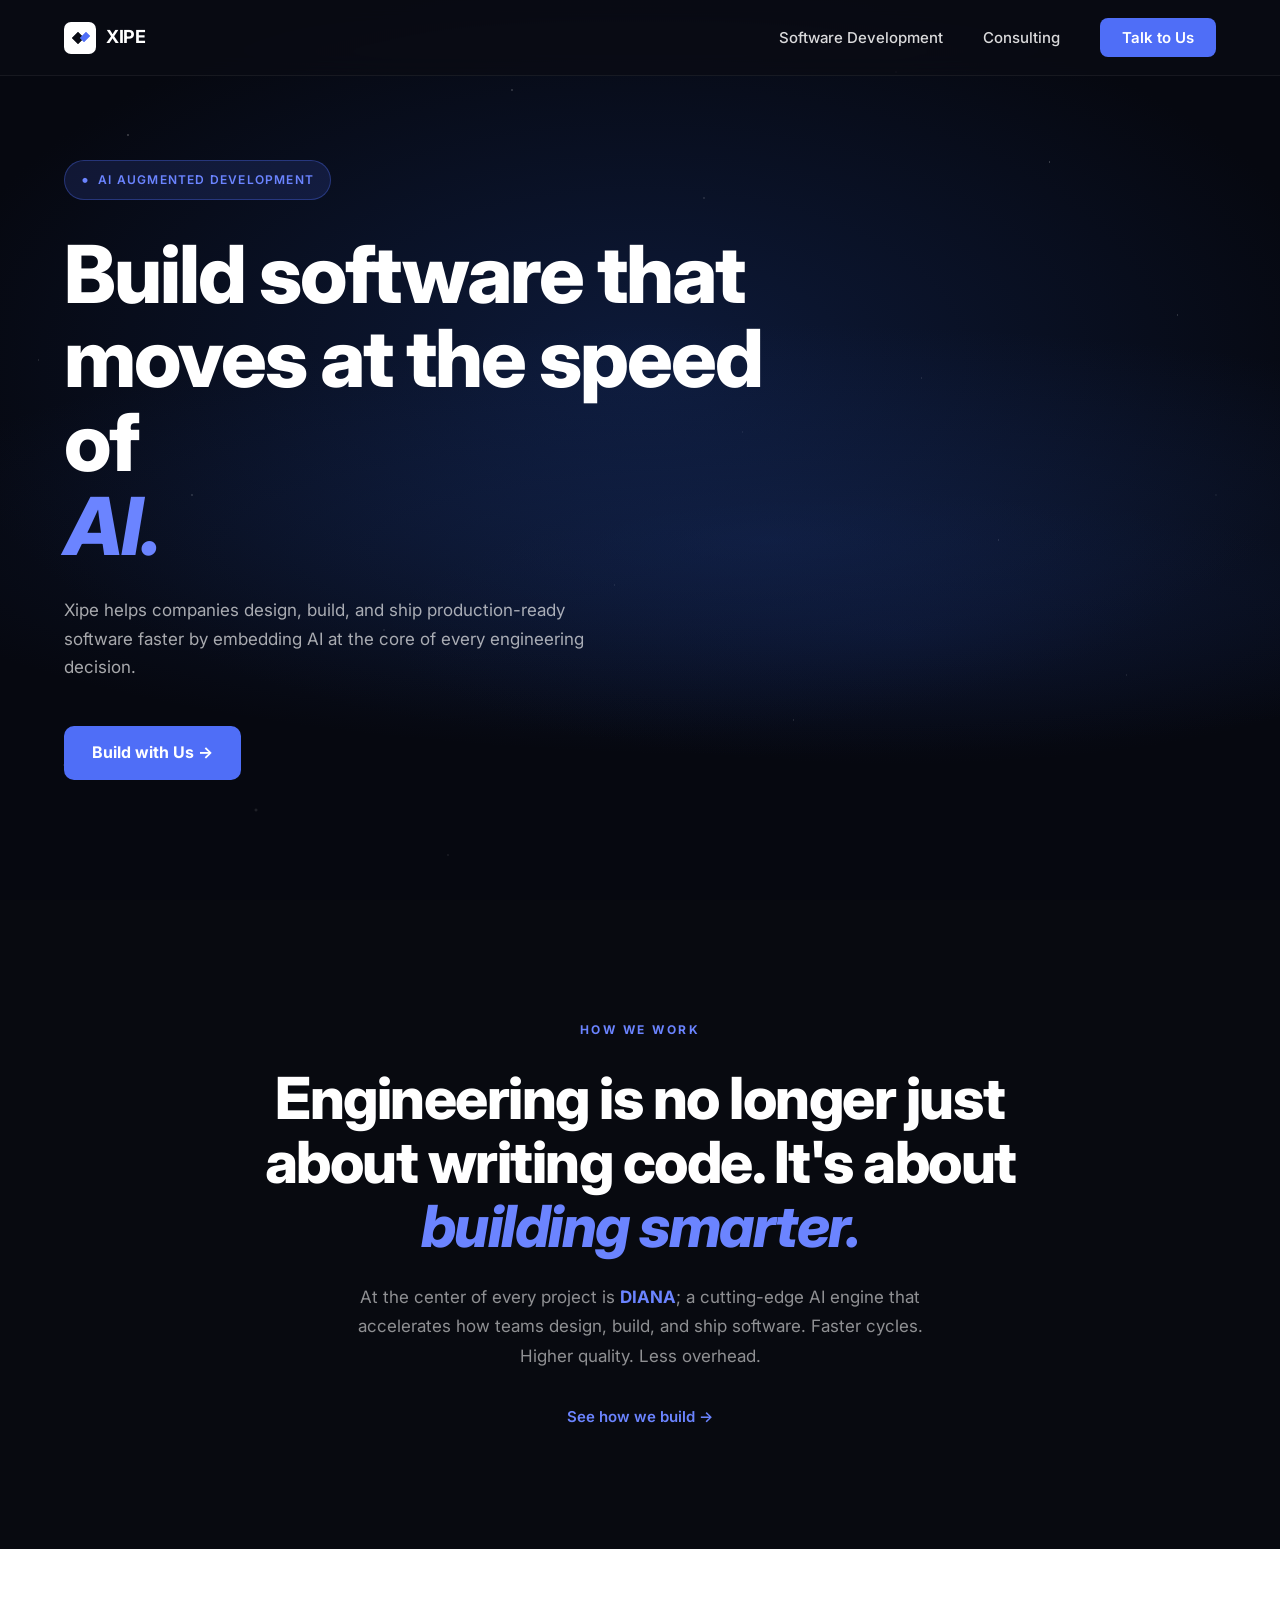
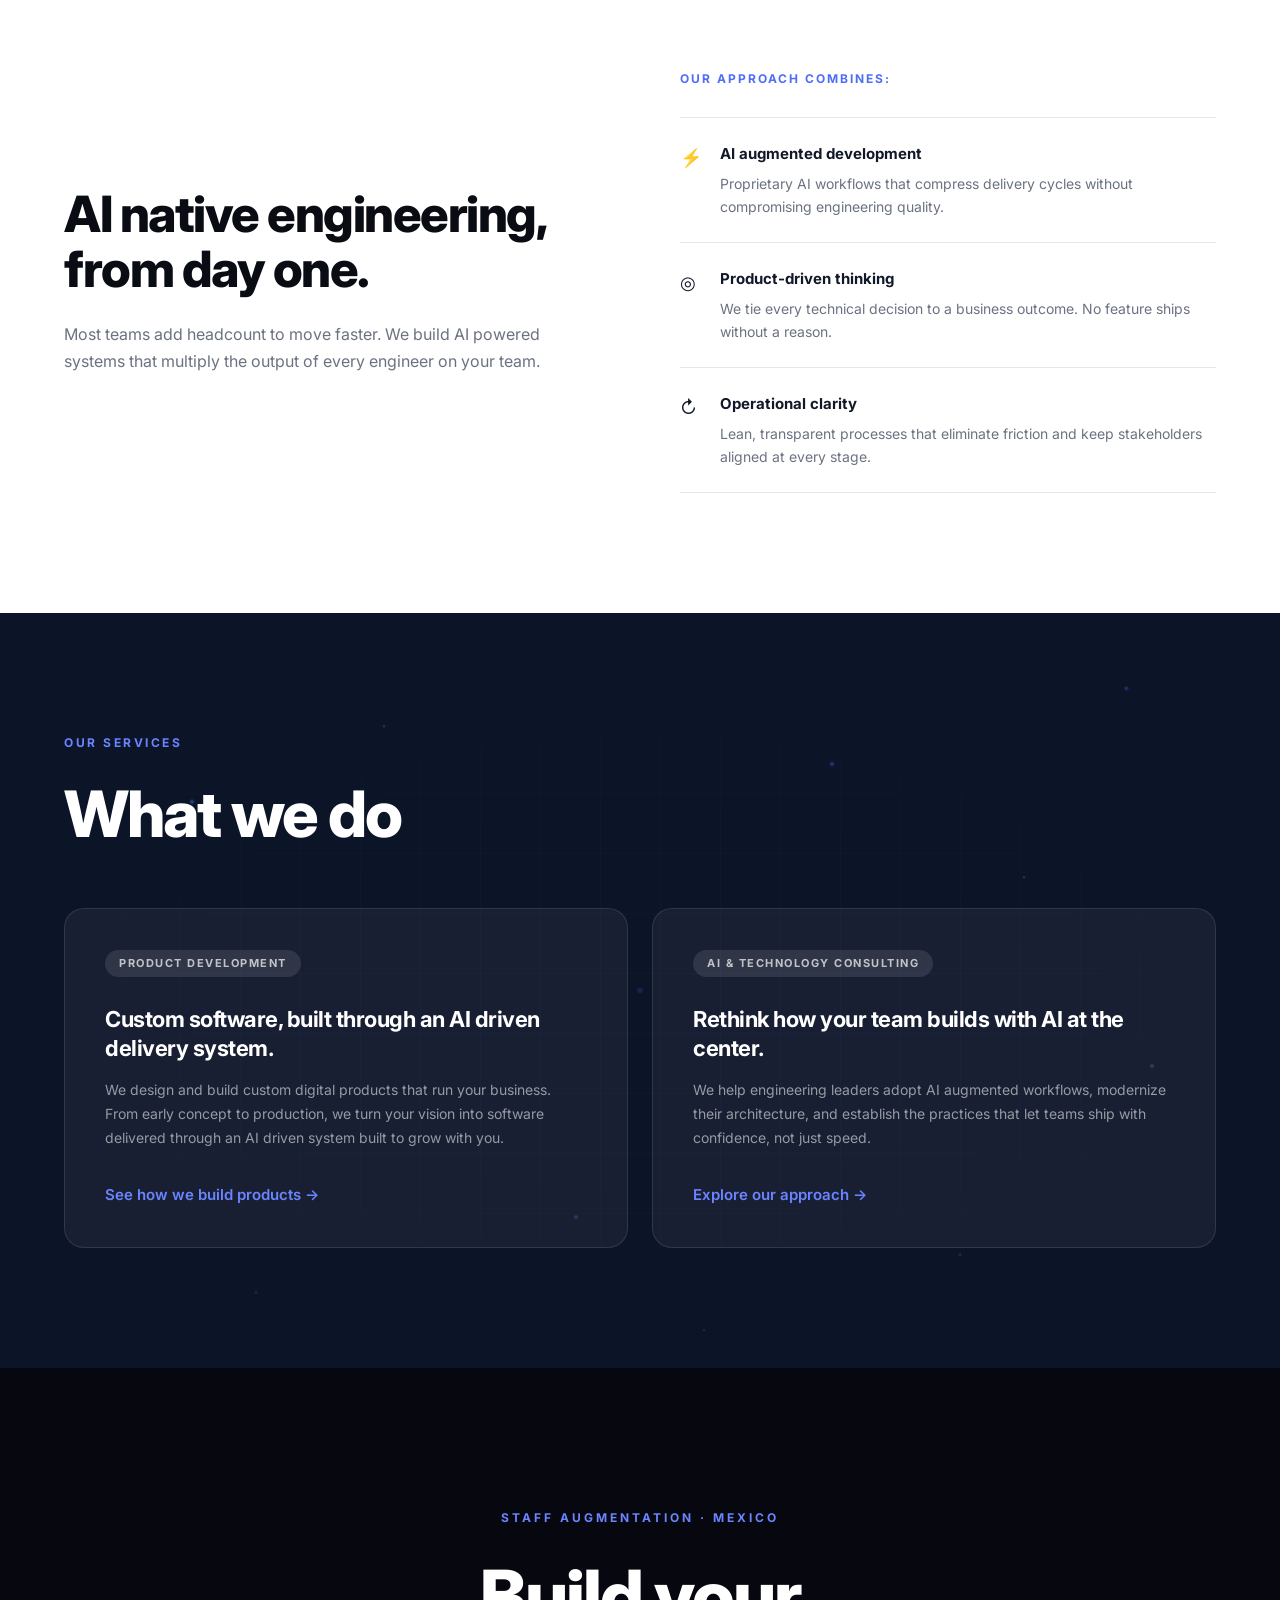
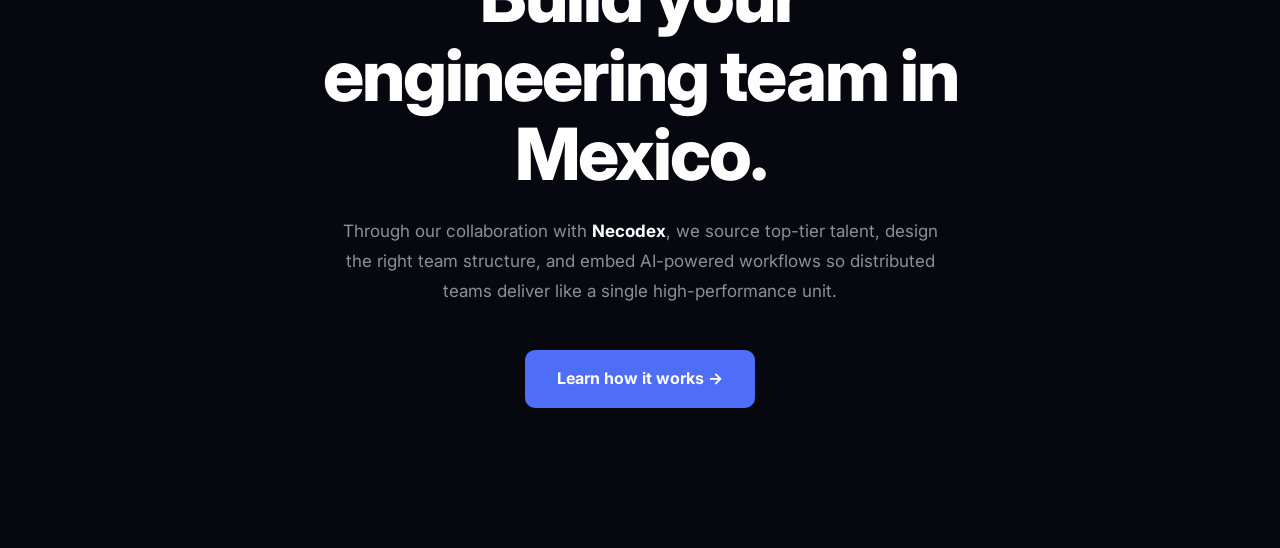
==== index.html @ eefc8a13 "Commit inicial" ====
<!DOCTYPE html>
<html lang="en">
<head>
  <meta charset="UTF-8" />
  <meta name="viewport" content="width=device-width, initial-scale=1.0" />
  <title>Xipe – Build software that moves at the speed of AI</title>
  <link rel="preconnect" href="https://fonts.googleapis.com" />
  <link rel="preconnect" href="https://fonts.gstatic.com" crossorigin />
  <link href="https://fonts.googleapis.com/css2?family=Inter:wght@400;500;600;700;800;900&display=swap" rel="stylesheet" />
  <style>
    *, *::before, *::after { box-sizing: border-box; margin: 0; padding: 0; }

    :root {
      --blue: #4f6ef7;
      --blue-light: #6b84ff;
      --blue-dim: #3a56e8;
      --white: #ffffff;
      --gray: #9ca3af;
      --dark-bg: #0a0c14;
      --card-bg: rgba(255,255,255,0.05);
    }

    html { scroll-behavior: smooth; }

    body {
      font-family: 'Inter', sans-serif;
      background: var(--dark-bg);
      color: var(--white);
      line-height: 1.6;
      overflow-x: hidden;
    }

    a { text-decoration: none; color: inherit; }

    /* ─── NAV ─── */
    nav {
      position: fixed;
      top: 0; left: 0; right: 0;
      z-index: 100;
      display: flex;
      align-items: center;
      justify-content: space-between;
      padding: 18px 64px;
      background: rgba(10,12,20,0.7);
      backdrop-filter: blur(12px);
      border-bottom: 1px solid rgba(255,255,255,0.06);
    }

    .nav-logo {
      display: flex;
      align-items: center;
      gap: 10px;
      font-weight: 700;
      font-size: 18px;
      letter-spacing: -0.3px;
    }

    .nav-logo svg {
      width: 32px;
      height: 32px;
    }

    .nav-links {
      display: flex;
      align-items: center;
      gap: 40px;
    }

    .nav-links a {
      font-size: 15px;
      color: rgba(255,255,255,0.85);
      font-weight: 500;
      transition: color 0.2s;
    }

    .nav-links a:hover { color: var(--white); }

    .btn-primary {
      background: var(--blue);
      color: var(--white);
      border: none;
      border-radius: 8px;
      padding: 10px 22px;
      font-size: 15px;
      font-weight: 600;
      cursor: pointer;
      transition: background 0.2s, transform 0.15s;
      font-family: inherit;
    }

    .btn-primary:hover {
      background: var(--blue-light);
      transform: translateY(-1px);
    }

    /* ─── HERO ─── */
    #hero {
      position: relative;
      min-height: 100vh;
      display: flex;
      flex-direction: column;
      justify-content: center;
      padding: 140px 64px 100px;
      overflow: hidden;
    }

    .hero-bg {
      position: absolute;
      inset: 0;
      background: radial-gradient(ellipse 80% 60% at 50% 40%, #0d1a3a 0%, #060810 70%);
      z-index: 0;
    }

    /* Stars layer */
    .stars {
      position: absolute;
      inset: 0;
      background-image:
        radial-gradient(1px 1px at 10% 15%, rgba(255,255,255,0.6) 0%, transparent 100%),
        radial-gradient(1px 1px at 25% 30%, rgba(255,255,255,0.4) 0%, transparent 100%),
        radial-gradient(1px 1px at 40% 10%, rgba(255,255,255,0.5) 0%, transparent 100%),
        radial-gradient(1px 1px at 55% 22%, rgba(255,255,255,0.35) 0%, transparent 100%),
        radial-gradient(1px 1px at 70% 8%, rgba(255,255,255,0.5) 0%, transparent 100%),
        radial-gradient(1px 1px at 82% 18%, rgba(255,255,255,0.4) 0%, transparent 100%),
        radial-gradient(1px 1px at 92% 35%, rgba(255,255,255,0.3) 0%, transparent 100%),
        radial-gradient(1.5px 1.5px at 15% 55%, rgba(255,255,255,0.25) 0%, transparent 100%),
        radial-gradient(1px 1px at 30% 70%, rgba(255,255,255,0.3) 0%, transparent 100%),
        radial-gradient(1px 1px at 48% 65%, rgba(255,255,255,0.2) 0%, transparent 100%),
        radial-gradient(1px 1px at 62% 80%, rgba(255,255,255,0.25) 0%, transparent 100%),
        radial-gradient(1px 1px at 78% 60%, rgba(255,255,255,0.3) 0%, transparent 100%),
        radial-gradient(1px 1px at 88% 75%, rgba(255,255,255,0.2) 0%, transparent 100%),
        radial-gradient(1px 1px at 5% 85%, rgba(255,255,255,0.25) 0%, transparent 100%),
        radial-gradient(2px 2px at 20% 90%, rgba(255,255,255,0.15) 0%, transparent 100%),
        radial-gradient(1px 1px at 35% 95%, rgba(255,255,255,0.2) 0%, transparent 100%),
        radial-gradient(1px 1px at 58% 48%, rgba(255,255,255,0.15) 0%, transparent 100%),
        radial-gradient(1px 1px at 72% 42%, rgba(255,255,255,0.2) 0%, transparent 100%),
        radial-gradient(1px 1px at 95% 55%, rgba(255,255,255,0.18) 0%, transparent 100%),
        radial-gradient(1px 1px at 3% 40%, rgba(255,255,255,0.22) 0%, transparent 100%);
      z-index: 0;
    }

    /* Milky way glow */
    .milky-way {
      position: absolute;
      inset: 0;
      background: radial-gradient(ellipse 120% 40% at 60% 60%, rgba(30,60,130,0.3) 0%, transparent 60%),
                  radial-gradient(ellipse 80% 30% at 70% 70%, rgba(20,40,100,0.2) 0%, transparent 50%);
      z-index: 0;
    }

    .hero-content {
      position: relative;
      z-index: 1;
      max-width: 700px;
    }

    .hero-badge {
      display: inline-flex;
      align-items: center;
      gap: 8px;
      background: rgba(79,110,247,0.15);
      border: 1px solid rgba(79,110,247,0.35);
      border-radius: 100px;
      padding: 6px 16px;
      font-size: 12px;
      font-weight: 600;
      letter-spacing: 1.2px;
      color: var(--blue-light);
      text-transform: uppercase;
      margin-bottom: 32px;
    }

    .hero-badge::before {
      content: '•';
      font-size: 16px;
    }

    .hero-title {
      font-size: clamp(52px, 7vw, 80px);
      font-weight: 800;
      line-height: 1.05;
      letter-spacing: -2px;
      margin-bottom: 28px;
    }

    .hero-title em {
      font-style: italic;
      color: var(--blue-light);
    }

    .hero-subtitle {
      font-size: 17px;
      color: rgba(255,255,255,0.65);
      line-height: 1.7;
      max-width: 520px;
      margin-bottom: 44px;
    }

    .btn-hero {
      display: inline-flex;
      align-items: center;
      gap: 8px;
      background: var(--blue);
      color: var(--white);
      border-radius: 10px;
      padding: 14px 28px;
      font-size: 16px;
      font-weight: 700;
      transition: background 0.2s, transform 0.15s;
    }

    .btn-hero:hover {
      background: var(--blue-light);
      transform: translateY(-2px);
    }

    /* ─── HOW WE WORK ─── */
    #how-we-work {
      background: #080a10;
      padding: 120px 64px;
      text-align: center;
    }

    .section-label {
      display: block;
      font-size: 12px;
      font-weight: 700;
      letter-spacing: 2.5px;
      text-transform: uppercase;
      color: var(--blue-light);
      margin-bottom: 28px;
    }

    .section-title {
      font-size: clamp(36px, 5vw, 58px);
      font-weight: 800;
      line-height: 1.1;
      letter-spacing: -1.5px;
      margin-bottom: 24px;
      max-width: 780px;
      margin-left: auto;
      margin-right: auto;
    }

    .section-title em {
      font-style: italic;
      color: var(--blue-light);
    }

    .section-body {
      font-size: 17px;
      color: rgba(255,255,255,0.55);
      max-width: 600px;
      margin: 0 auto 32px;
      line-height: 1.75;
    }

    .section-body strong {
      color: var(--blue-light);
      font-weight: 700;
    }

    .link-arrow {
      font-size: 15px;
      color: var(--blue-light);
      font-weight: 600;
      display: inline-flex;
      align-items: center;
      gap: 4px;
      transition: gap 0.2s;
    }

    .link-arrow:hover { gap: 8px; }

    /* ─── AI NATIVE ─── */
    #ai-native {
      background: #ffffff;
      padding: 120px 64px;
    }

    #ai-native .inner {
      display: grid;
      grid-template-columns: 1fr 1fr;
      gap: 80px;
      max-width: 1200px;
      margin: 0 auto;
      align-items: center;
    }

    .ai-native-left .title {
      font-size: clamp(32px, 4vw, 50px);
      font-weight: 800;
      color: #0a0c14;
      line-height: 1.1;
      letter-spacing: -1.5px;
      margin-bottom: 24px;
    }

    .ai-native-left .body {
      font-size: 16px;
      color: #6b7280;
      line-height: 1.7;
    }

    .approach-label {
      font-size: 12px;
      font-weight: 700;
      letter-spacing: 2px;
      text-transform: uppercase;
      color: var(--blue);
      margin-bottom: 28px;
      display: block;
    }

    .approach-list {
      display: flex;
      flex-direction: column;
      gap: 0;
    }

    .approach-item {
      display: flex;
      gap: 16px;
      padding: 24px 0;
      border-top: 1px solid #e5e7eb;
    }

    .approach-item:last-child { border-bottom: 1px solid #e5e7eb; }

    .approach-icon {
      font-size: 18px;
      margin-top: 2px;
      min-width: 24px;
      color: #111827;
    }

    .approach-item h3 {
      font-size: 15px;
      font-weight: 700;
      color: #111827;
      margin-bottom: 6px;
    }

    .approach-item p {
      font-size: 14px;
      color: #6b7280;
      line-height: 1.65;
    }

    /* ─── SERVICES ─── */
    #services {
      position: relative;
      padding: 120px 64px;
      overflow: hidden;
    }

    .services-bg {
      position: absolute;
      inset: 0;
      background: #0c1428;
      z-index: 0;
    }

    /* Circuit/tech pattern overlay */
    .services-bg::after {
      content: '';
      position: absolute;
      inset: 0;
      background-image:
        linear-gradient(rgba(79,110,247,0.04) 1px, transparent 1px),
        linear-gradient(90deg, rgba(79,110,247,0.04) 1px, transparent 1px);
      background-size: 60px 60px;
      mask-image: radial-gradient(ellipse 80% 70% at 50% 50%, black 30%, transparent 80%);
    }

    /* Glowing particles */
    .services-bg::before {
      content: '';
      position: absolute;
      inset: 0;
      background:
        radial-gradient(3px 3px at 15% 25%, rgba(79,110,247,0.6) 0%, transparent 100%),
        radial-gradient(2px 2px at 30% 15%, rgba(79,110,247,0.4) 0%, transparent 100%),
        radial-gradient(3px 3px at 65% 20%, rgba(79,110,247,0.5) 0%, transparent 100%),
        radial-gradient(2px 2px at 80% 35%, rgba(79,110,247,0.4) 0%, transparent 100%),
        radial-gradient(3px 3px at 90% 60%, rgba(100,140,255,0.35) 0%, transparent 100%),
        radial-gradient(2px 2px at 10% 70%, rgba(79,110,247,0.3) 0%, transparent 100%),
        radial-gradient(3px 3px at 45% 80%, rgba(79,110,247,0.4) 0%, transparent 100%),
        radial-gradient(2px 2px at 75% 85%, rgba(79,110,247,0.35) 0%, transparent 100%),
        radial-gradient(4px 4px at 50% 50%, rgba(79,110,247,0.25) 0%, transparent 100%),
        radial-gradient(2px 2px at 20% 90%, rgba(79,110,247,0.3) 0%, transparent 100%),
        radial-gradient(3px 3px at 88% 10%, rgba(79,110,247,0.4) 0%, transparent 100%),
        radial-gradient(2px 2px at 55% 95%, rgba(79,110,247,0.25) 0%, transparent 100%);
    }

    #services .inner {
      position: relative;
      z-index: 1;
      max-width: 1200px;
      margin: 0 auto;
    }

    .services-header {
      margin-bottom: 60px;
    }

    .services-title {
      font-size: clamp(40px, 5.5vw, 64px);
      font-weight: 800;
      color: var(--white);
      letter-spacing: -2px;
      line-height: 1.05;
    }

    .services-grid {
      display: grid;
      grid-template-columns: 1fr 1fr;
      gap: 24px;
    }

    .service-card {
      background: rgba(255,255,255,0.05);
      border: 1px solid rgba(255,255,255,0.1);
      border-radius: 20px;
      padding: 40px;
      transition: background 0.2s, transform 0.2s;
    }

    .service-card:hover {
      background: rgba(255,255,255,0.08);
      transform: translateY(-3px);
    }

    .service-badge {
      display: inline-block;
      background: rgba(255,255,255,0.1);
      border-radius: 100px;
      padding: 5px 14px;
      font-size: 11px;
      font-weight: 700;
      letter-spacing: 1.5px;
      text-transform: uppercase;
      color: rgba(255,255,255,0.7);
      margin-bottom: 28px;
    }

    .service-card h3 {
      font-size: 22px;
      font-weight: 700;
      line-height: 1.3;
      letter-spacing: -0.5px;
      margin-bottom: 16px;
      color: var(--white);
    }

    .service-card p {
      font-size: 14px;
      color: rgba(255,255,255,0.55);
      line-height: 1.7;
      margin-bottom: 32px;
    }

    /* ─── STAFF AUG ─── */
    #staff-aug {
      background: #07080f;
      padding: 140px 64px;
      text-align: center;
    }

    .staff-label {
      font-size: 12px;
      font-weight: 700;
      letter-spacing: 3px;
      text-transform: uppercase;
      color: var(--blue-light);
      margin-bottom: 28px;
      display: block;
    }

    .staff-title {
      font-size: clamp(40px, 6vw, 72px);
      font-weight: 800;
      line-height: 1.1;
      letter-spacing: -2px;
      margin-bottom: 24px;
      max-width: 700px;
      margin-left: auto;
      margin-right: auto;
    }

    .staff-body {
      font-size: 17px;
      color: rgba(255,255,255,0.55);
      max-width: 620px;
      margin: 0 auto 44px;
      line-height: 1.75;
    }

    .staff-body strong { color: var(--white); font-weight: 700; }

    .btn-staff {
      display: inline-flex;
      align-items: center;
      gap: 8px;
      background: var(--blue);
      color: var(--white);
      border-radius: 10px;
      padding: 16px 32px;
      font-size: 16px;
      font-weight: 700;
      transition: background 0.2s, transform 0.15s;
    }

    .btn-staff:hover {
      background: var(--blue-light);
      transform: translateY(-2px);
    }

    /* ─── RESPONSIVE ─── */
    @media (max-width: 900px) {
      nav { padding: 16px 24px; }
      #hero, #how-we-work, #ai-native, #services, #staff-aug { padding-left: 24px; padding-right: 24px; }

      #ai-native .inner { grid-template-columns: 1fr; gap: 48px; }
      .services-grid { grid-template-columns: 1fr; }
    }

    @media (max-width: 600px) {
      .nav-links { display: none; }
      .hero-title { font-size: 40px; }
    }
  </style>
</head>
<body>

  <!-- NAV -->
  <nav>
    <div class="nav-logo">
      <svg viewBox="0 0 32 32" fill="none" xmlns="http://www.w3.org/2000/svg">
        <rect width="32" height="32" rx="7" fill="white"/>
        <path d="M8 16L14 10L20 16L14 22L8 16Z" fill="#0a0c14" stroke="#0a0c14" stroke-width="0.5"/>
        <path d="M16 16L22 10L26 14L20 20L16 16Z" fill="#4f6ef7" stroke="#4f6ef7" stroke-width="0.5"/>
      </svg>
      XIPE
    </div>
    <div class="nav-links">
      <a href="#services">Software Development</a>
      <a href="#how-we-work">Consulting</a>
      <button class="btn-primary">Talk to Us</button>
    </div>
  </nav>

  <!-- HERO -->
  <section id="hero">
    <div class="hero-bg"></div>
    <div class="stars"></div>
    <div class="milky-way"></div>
    <div class="hero-content">
      <div class="hero-badge">AI Augmented Development</div>
      <h1 class="hero-title">
        Build software that<br/>
        moves at the speed of<br/>
        <em>AI.</em>
      </h1>
      <p class="hero-subtitle">
        Xipe helps companies design, build, and ship production-ready software faster by embedding AI at the core of every engineering decision.
      </p>
      <a href="#services" class="btn-hero">Build with Us &rarr;</a>
    </div>
  </section>

  <!-- HOW WE WORK -->
  <section id="how-we-work">
    <span class="section-label">How We Work</span>
    <h2 class="section-title">
      Engineering is no longer just about writing code. It's about <em>building smarter.</em>
    </h2>
    <p class="section-body">
      At the center of every project is <strong>DIANA</strong>; a cutting-edge AI engine that accelerates how teams design, build, and ship software. Faster cycles. Higher quality. Less overhead.
    </p>
    <a href="#ai-native" class="link-arrow">See how we build &rarr;</a>
  </section>

  <!-- AI NATIVE -->
  <section id="ai-native">
    <div class="inner">
      <div class="ai-native-left">
        <h2 class="title">AI native engineering, from day one.</h2>
        <p class="body">
          Most teams add headcount to move faster. We build AI powered systems that multiply the output of every engineer on your team.
        </p>
      </div>
      <div class="ai-native-right">
        <span class="approach-label">Our Approach Combines:</span>
        <div class="approach-list">
          <div class="approach-item">
            <span class="approach-icon">⚡</span>
            <div>
              <h3>AI augmented development</h3>
              <p>Proprietary AI workflows that compress delivery cycles without compromising engineering quality.</p>
            </div>
          </div>
          <div class="approach-item">
            <span class="approach-icon">◎</span>
            <div>
              <h3>Product-driven thinking</h3>
              <p>We tie every technical decision to a business outcome. No feature ships without a reason.</p>
            </div>
          </div>
          <div class="approach-item">
            <span class="approach-icon">↻</span>
            <div>
              <h3>Operational clarity</h3>
              <p>Lean, transparent processes that eliminate friction and keep stakeholders aligned at every stage.</p>
            </div>
          </div>
        </div>
      </div>
    </div>
  </section>

  <!-- SERVICES -->
  <section id="services">
    <div class="services-bg"></div>
    <div class="inner">
      <div class="services-header">
        <span class="section-label">Our Services</span>
        <h2 class="services-title">What we do</h2>
      </div>
      <div class="services-grid">
        <div class="service-card">
          <span class="service-badge">Product Development</span>
          <h3>Custom software, built through an AI driven delivery system.</h3>
          <p>We design and build custom digital products that run your business. From early concept to production, we turn your vision into software delivered through an AI driven system built to grow with you.</p>
          <a href="#" class="link-arrow">See how we build products &rarr;</a>
        </div>
        <div class="service-card">
          <span class="service-badge">AI &amp; Technology Consulting</span>
          <h3>Rethink how your team builds with AI at the center.</h3>
          <p>We help engineering leaders adopt AI augmented workflows, modernize their architecture, and establish the practices that let teams ship with confidence, not just speed.</p>
          <a href="#" class="link-arrow">Explore our approach &rarr;</a>
        </div>
      </div>
    </div>
  </section>

  <!-- STAFF AUGMENTATION -->
  <section id="staff-aug">
    <span class="staff-label">Staff Augmentation &middot; Mexico</span>
    <h2 class="staff-title">Build your engineering team in Mexico.</h2>
    <p class="staff-body">
      Through our collaboration with <strong>Necodex</strong>, we source top-tier talent, design the right team structure, and embed AI-powered workflows so distributed teams deliver like a single high-performance unit.
    </p>
    <a href="#" class="btn-staff">Learn how it works &rarr;</a>
  </section>

</body>
</html>
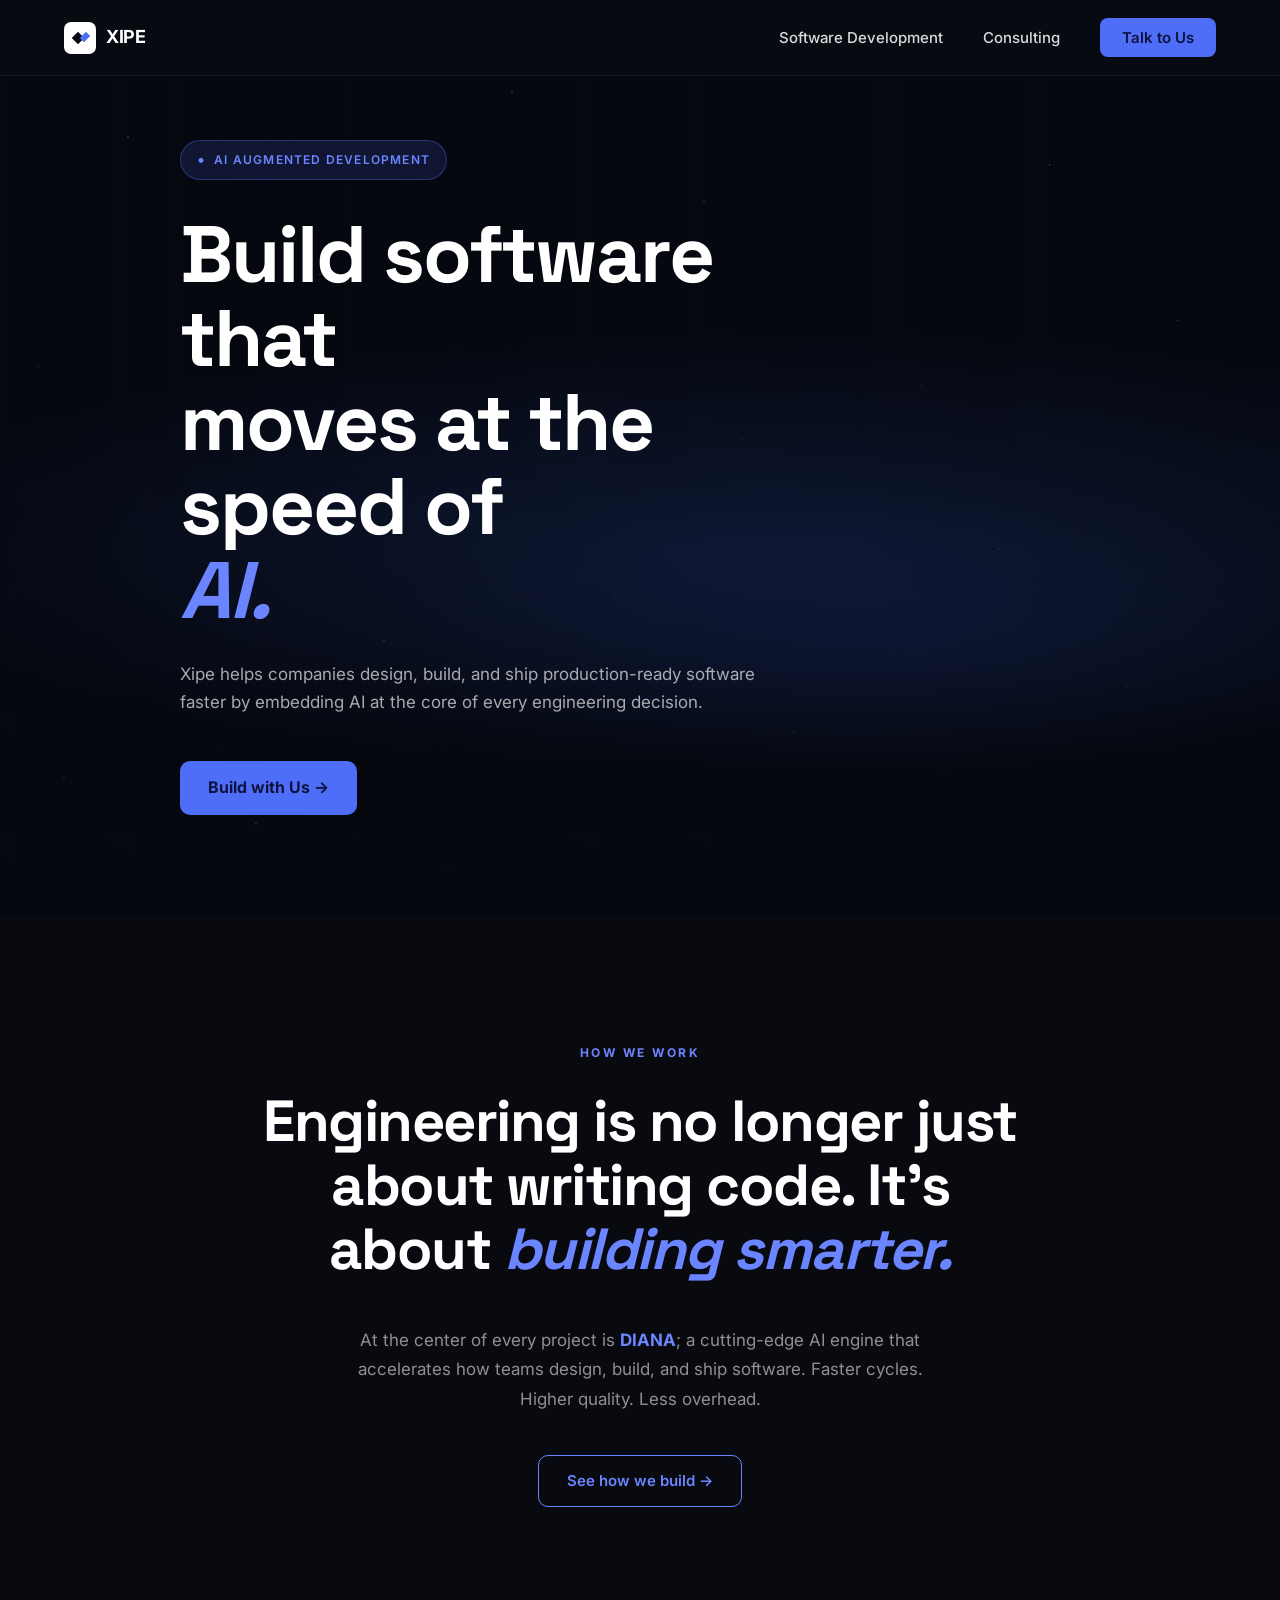
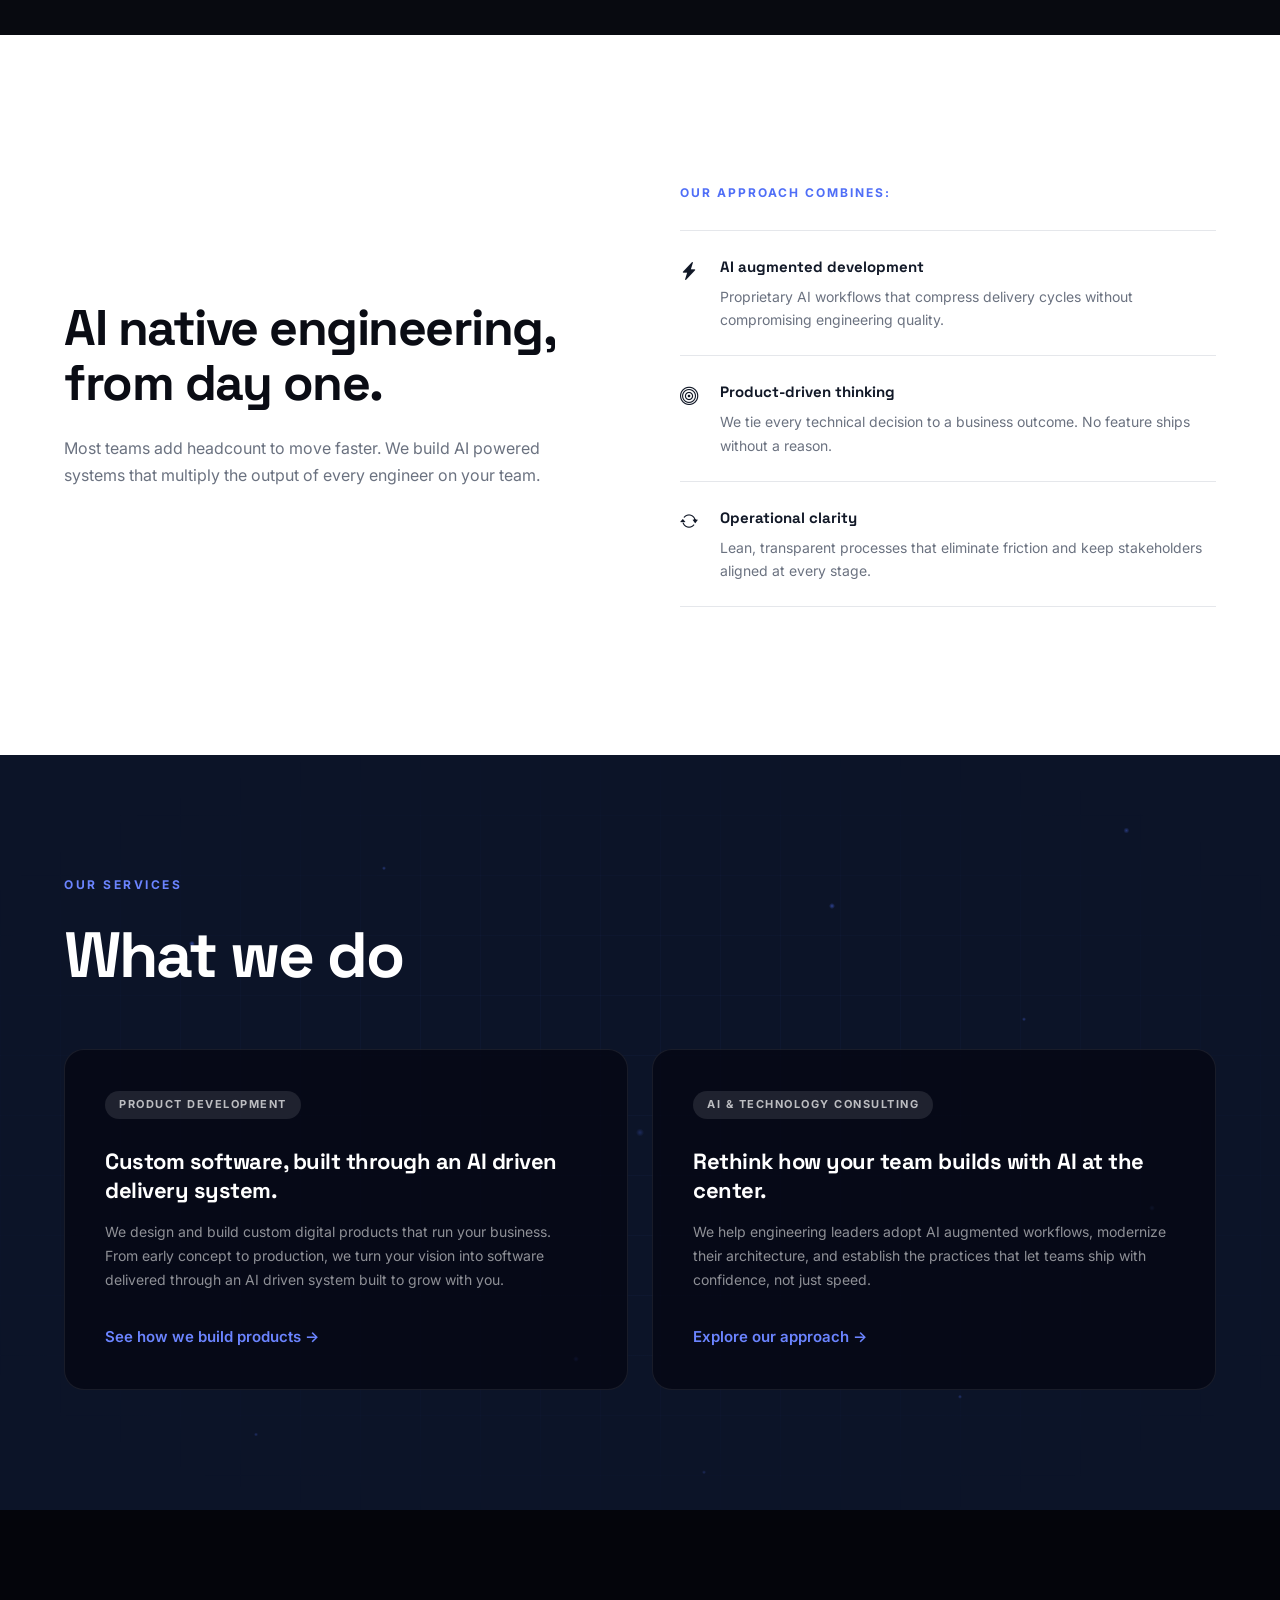
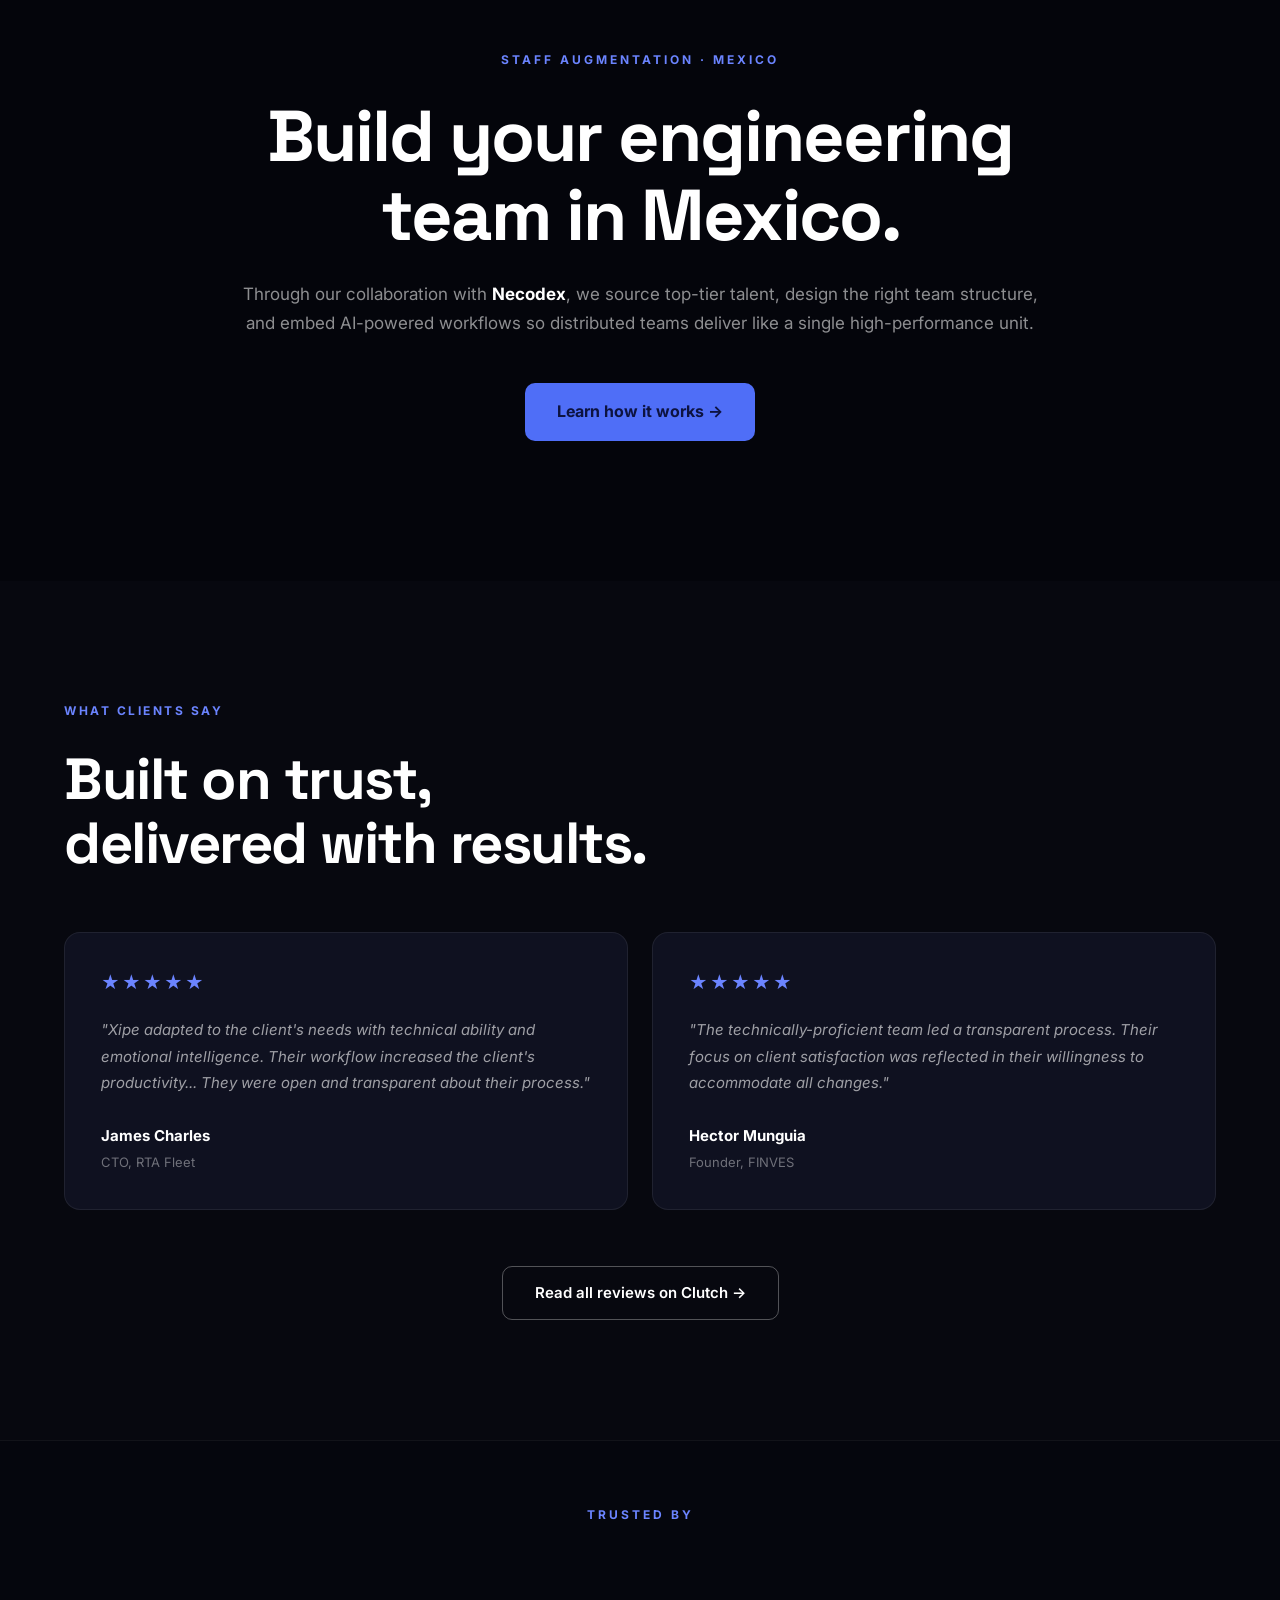
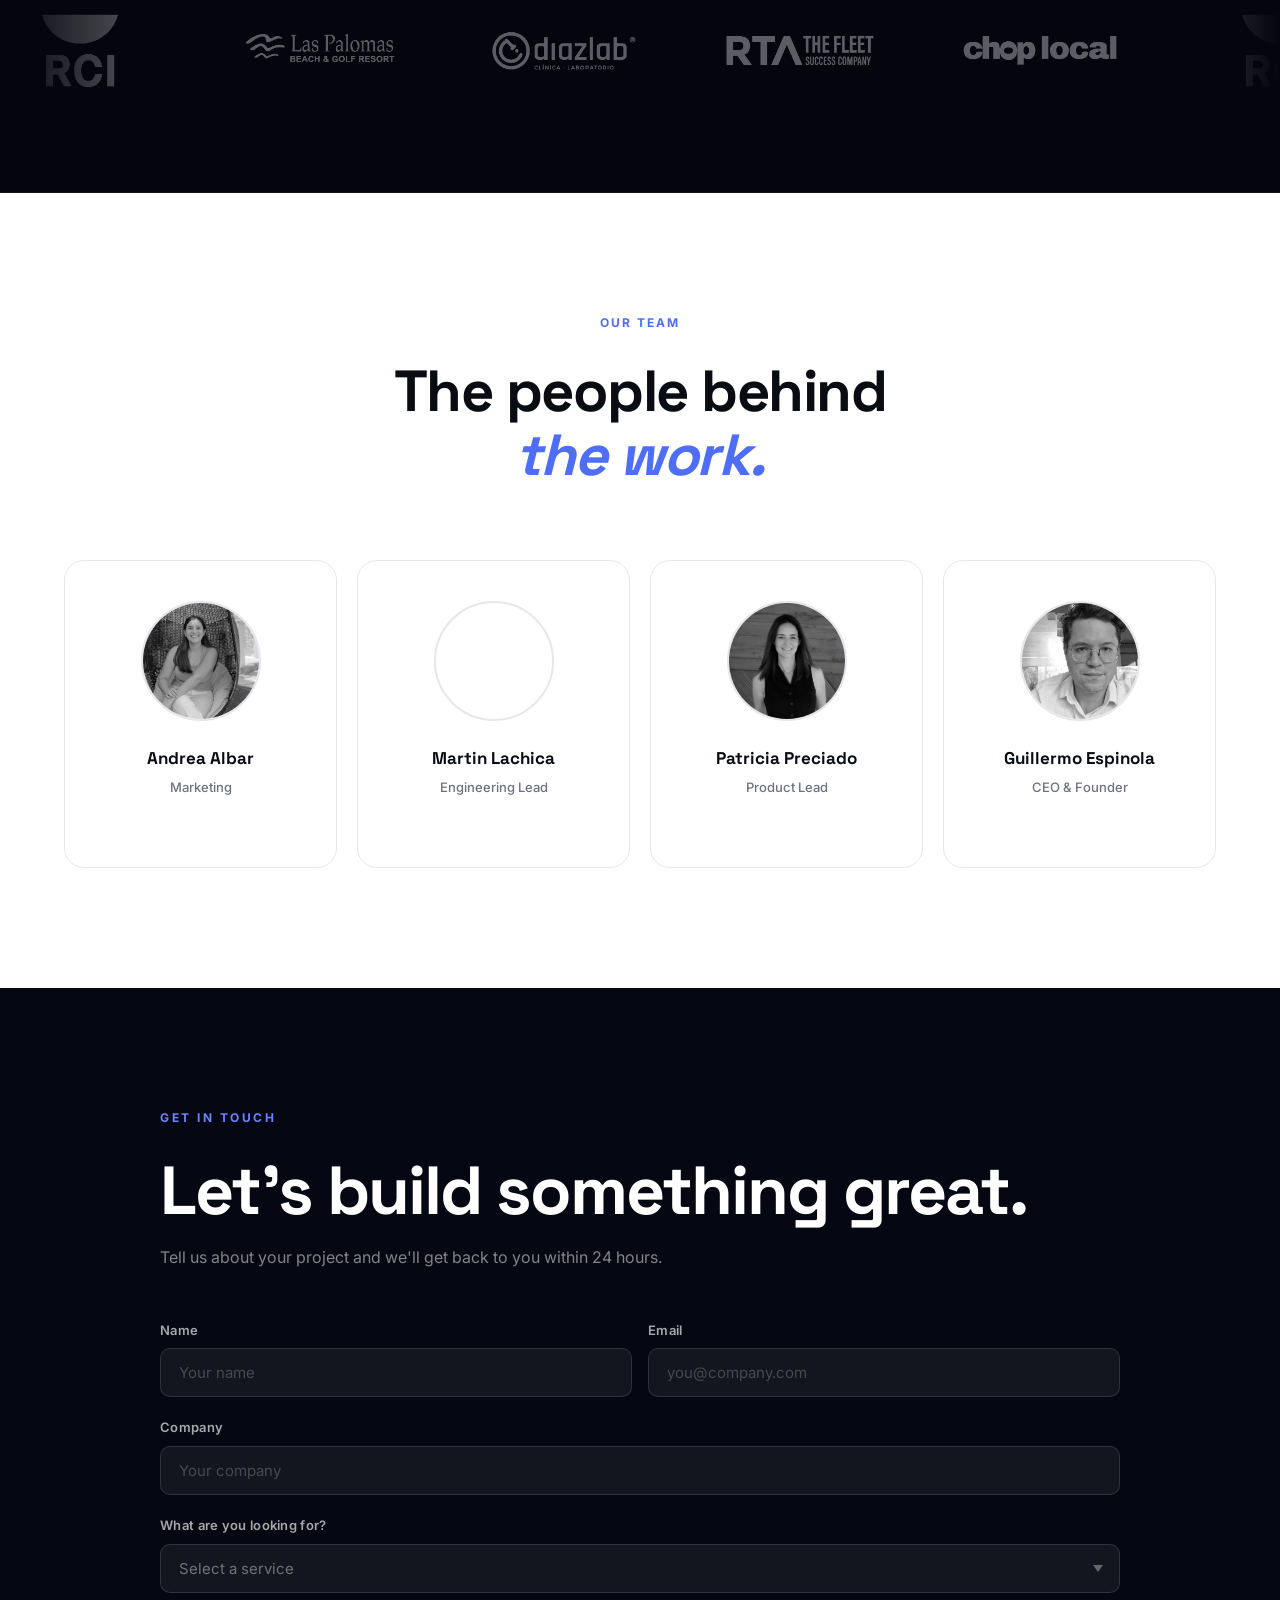
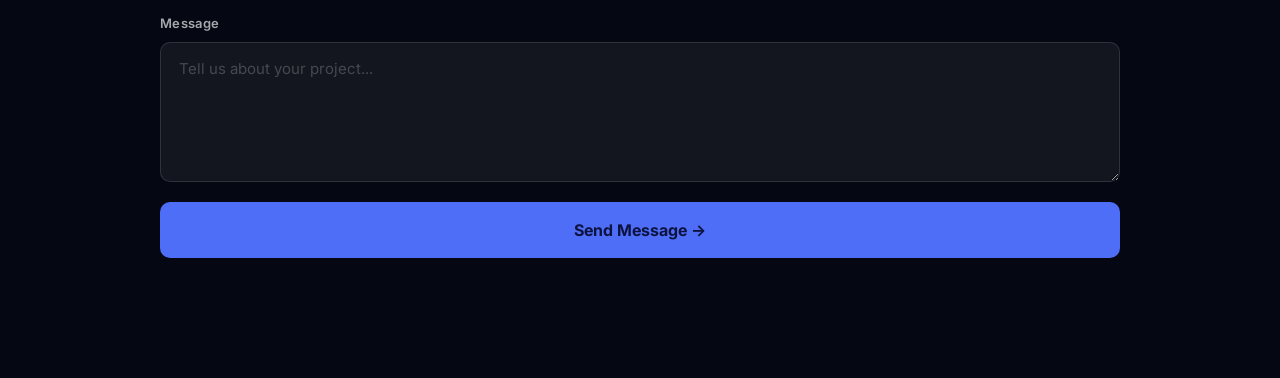
==== commit a6a2e1ab: "Rehacer diseño Diana" ====
--- a/index.html
+++ b/index.html
@@ -6,7 +6,8 @@
   <title>Xipe – Build software that moves at the speed of AI</title>
   <link rel="preconnect" href="https://fonts.googleapis.com" />
   <link rel="preconnect" href="https://fonts.gstatic.com" crossorigin />
-  <link href="https://fonts.googleapis.com/css2?family=Inter:wght@400;500;600;700;800;900&display=swap" rel="stylesheet" />
+  <link href="https://fonts.googleapis.com/css2?family=Inter:wght@400;500;600;700;800;900&family=Space+Grotesk:wght@400;500;600;700&display=swap" rel="stylesheet" />
+  <link rel="stylesheet" href="https://cdn.jsdelivr.net/npm/bootstrap-icons@1.11.3/font/bootstrap-icons.min.css" />
   <style>
     *, *::before, *::after { box-sizing: border-box; margin: 0; padding: 0; }
 
@@ -32,6 +33,15 @@
 
     a { text-decoration: none; color: inherit; }
 
+    h1, h2, h3,
+    .hero-title,
+    .section-title,
+    .services-title,
+    .staff-title,
+    .ai-native-left .title {
+      font-family: 'Space Grotesk', sans-serif;
+    }
+
     /* ─── NAV ─── */
     nav {
       position: fixed;
@@ -77,7 +87,7 @@
 
     .btn-primary {
       background: var(--blue);
-      color: var(--white);
+      color: #0d1340;
       border: none;
       border-radius: 8px;
       padding: 10px 22px;
@@ -100,15 +110,37 @@
       display: flex;
       flex-direction: column;
       justify-content: center;
-      padding: 140px 64px 100px;
+      padding: 140px 64px 100px 180px;
       overflow: hidden;
     }
 
     .hero-bg {
       position: absolute;
       inset: 0;
-      background: radial-gradient(ellipse 80% 60% at 50% 40%, #0d1a3a 0%, #060810 70%);
+      background: #060810;
       z-index: 0;
+    }
+
+    /* Galaxy photo layer */
+    .hero-photo {
+      position: absolute;
+      inset: 0;
+      background-image: url('https://images.unsplash.com/photo-1464802686167-b939a6910659?w=1920&auto=format&fit=crop&q=80&ixlib=rb-4.1.0');
+      background-size: cover;
+      background-position: center center;
+      background-attachment: fixed;
+      opacity: 0.55;
+      z-index: 0;
+    }
+
+    /* Dark vignette over the photo so text stays readable */
+    .hero-photo::after {
+      content: '';
+      position: absolute;
+      inset: 0;
+      background:
+        linear-gradient(to right, rgba(6,8,16,0.75) 0%, rgba(6,8,16,0.2) 60%, rgba(6,8,16,0.05) 100%),
+        linear-gradient(to top,   rgba(6,8,16,0.6)  0%, transparent 50%);
     }
 
     /* Stars layer */
@@ -151,7 +183,8 @@
     .hero-content {
       position: relative;
       z-index: 1;
-      max-width: 700px;
+      width: 60%;
+      max-width: 60%;
     }
 
     .hero-badge {
@@ -192,7 +225,7 @@
       font-size: 17px;
       color: rgba(255,255,255,0.65);
       line-height: 1.7;
-      max-width: 520px;
+      max-width: 100%;
       margin-bottom: 44px;
     }
 
@@ -201,7 +234,7 @@
       align-items: center;
       gap: 8px;
       background: var(--blue);
-      color: var(--white);
+      color: #0d1340;
       border-radius: 10px;
       padding: 14px 28px;
       font-size: 16px;
@@ -217,7 +250,11 @@
     /* ─── HOW WE WORK ─── */
     #how-we-work {
       background: #080a10;
-      padding: 120px 64px;
+      min-height: 80vh;
+      display: flex;
+      flex-direction: column;
+      justify-content: center;
+      padding: 80px 64px;
       text-align: center;
     }
 
@@ -251,7 +288,7 @@
       font-size: 17px;
       color: rgba(255,255,255,0.55);
       max-width: 600px;
-      margin: 0 auto 32px;
+      margin: 20px auto 20px;
       line-height: 1.75;
     }
 
@@ -272,10 +309,35 @@
 
     .link-arrow:hover { gap: 8px; }
 
+    .btn-outline {
+      display: inline-flex;
+      align-self: center;
+      align-items: center;
+      justify-content: center;
+      gap: 6px;
+      border: 1.5px solid var(--blue-light);
+      color: var(--blue-light);
+      border-radius: 10px;
+      padding: 13px 28px;
+      font-size: 15px;
+      font-weight: 600;
+      width: fit-content;
+      margin-top: 20px;
+      transition: background 0.2s, color 0.2s, gap 0.2s;
+    }
+
+    .btn-outline:hover {
+      background: rgba(107,132,255,0.12);
+      gap: 10px;
+    }
+
     /* ─── AI NATIVE ─── */
     #ai-native {
       background: #ffffff;
-      padding: 120px 64px;
+      min-height: 80vh;
+      display: flex;
+      align-items: center;
+      padding: 80px 64px;
     }
 
     #ai-native .inner {
@@ -358,6 +420,18 @@
       position: absolute;
       inset: 0;
       background: #0c1428;
+      z-index: 0;
+    }
+
+    /* AI photo layer */
+    .services-photo {
+      position: absolute;
+      inset: 0;
+      background-image: url('https://images.unsplash.com/photo-1727434032773-af3cd98375ba?w=1920&auto=format&fit=crop&q=80&ixlib=rb-4.1.0');
+      background-size: cover;
+      background-position: center center;
+      background-attachment: fixed;
+      opacity: 0.04;
       z-index: 0;
     }
 
@@ -419,15 +493,15 @@
     }
 
     .service-card {
-      background: rgba(255,255,255,0.05);
-      border: 1px solid rgba(255,255,255,0.1);
+      background: rgba(4,6,18,0.75);
+      border: 1px solid rgba(255,255,255,0.08);
       border-radius: 20px;
       padding: 40px;
       transition: background 0.2s, transform 0.2s;
     }
 
     .service-card:hover {
-      background: rgba(255,255,255,0.08);
+      background: rgba(4,6,18,0.88);
       transform: translateY(-3px);
     }
 
@@ -460,9 +534,302 @@
       margin-bottom: 32px;
     }
 
+    /* ─── CLIENTS TICKER ─── */
+    #clients {
+      background: #05060d;
+      padding: 64px 0;
+      overflow: hidden;
+      border-top: 1px solid rgba(255,255,255,0.05);
+      border-bottom: 1px solid rgba(255,255,255,0.05);
+    }
+
+    .clients-label {
+      text-align: center;
+      font-size: 12px;
+      font-weight: 700;
+      letter-spacing: 3px;
+      text-transform: uppercase;
+      color: var(--blue-light);
+      margin-bottom: 44px;
+    }
+
+    .clients-track-wrap {
+      overflow: hidden;
+      position: relative;
+    }
+
+    .clients-track-wrap::before,
+    .clients-track-wrap::after {
+      content: '';
+      position: absolute;
+      top: 0; bottom: 0;
+      width: 160px;
+      z-index: 2;
+      pointer-events: none;
+    }
+
+    .clients-track-wrap::before {
+      left: 0;
+      background: linear-gradient(to right, #05060d 0%, transparent 100%);
+    }
+
+    .clients-track-wrap::after {
+      right: 0;
+      background: linear-gradient(to left, #05060d 0%, transparent 100%);
+    }
+
+    .clients-track {
+      display: flex;
+      align-items: center;
+      gap: 80px;
+      width: max-content;
+      animation: ticker 28s linear infinite;
+    }
+
+    .clients-track:hover {
+      animation-play-state: paused;
+    }
+
+    @keyframes ticker {
+      from { transform: translateX(0); }
+      to   { transform: translateX(-25%); }
+    }
+
+    .client-logo {
+      display: flex;
+      align-items: center;
+      flex-shrink: 0;
+    }
+
+    .client-logo img {
+      height: 160px;
+      width: auto;
+      opacity: 0.35;
+      filter: brightness(0) invert(1);
+      transition: opacity 0.3s ease;
+    }
+
+    .client-logo img:hover {
+      opacity: 0.85;
+    }
+
+    /* ─── TESTIMONIALS ─── */
+    #testimonials {
+      background: #07080f;
+      padding: 120px 64px;
+    }
+
+    .testimonials-inner {
+      max-width: 1200px;
+      margin: 0 auto;
+    }
+
+    .testimonials-header {
+      margin-bottom: 56px;
+    }
+
+    .testimonials-title {
+      font-size: clamp(36px, 5vw, 58px);
+      font-weight: 800;
+      line-height: 1.1;
+      letter-spacing: -1.5px;
+      color: var(--white);
+      max-width: 820px;
+    }
+
+    .testimonials-grid {
+      display: grid;
+      grid-template-columns: 1fr 1fr;
+      gap: 24px;
+      margin-bottom: 56px;
+    }
+
+    .testimonial-card {
+      background: #0f1120;
+      border: 1px solid rgba(255,255,255,0.07);
+      border-radius: 16px;
+      padding: 36px;
+      transition: border-color 0.3s, box-shadow 0.3s;
+    }
+
+    .testimonial-card:hover {
+      border-color: rgba(107,132,255,0.85);
+      box-shadow: 0 0 24px rgba(79,110,247,0.35), 0 0 8px rgba(107,132,255,0.2);
+    }
+
+    .testimonial-stars {
+      color: var(--blue-light);
+      font-size: 18px;
+      letter-spacing: 2px;
+      margin-bottom: 20px;
+    }
+
+    .testimonial-quote {
+      font-size: 15px;
+      color: rgba(255,255,255,0.6);
+      font-style: italic;
+      line-height: 1.75;
+      margin-bottom: 28px;
+    }
+
+    .testimonial-author {
+      font-size: 15px;
+      font-weight: 700;
+      color: var(--white);
+      margin-bottom: 4px;
+    }
+
+    .testimonial-role {
+      font-size: 13px;
+      color: rgba(255,255,255,0.4);
+    }
+
+    .testimonials-cta {
+      display: flex;
+      justify-content: center;
+    }
+
+    .btn-clutch {
+      display: inline-flex;
+      align-items: center;
+      gap: 8px;
+      border: 1.5px solid rgba(255,255,255,0.3);
+      color: var(--white);
+      background: transparent;
+      border-radius: 10px;
+      padding: 14px 32px;
+      font-size: 15px;
+      font-weight: 600;
+      transition: border-color 0.2s, background 0.2s, gap 0.2s;
+    }
+
+    .btn-clutch:hover {
+      border-color: rgba(255,255,255,0.6);
+      background: rgba(255,255,255,0.05);
+      gap: 12px;
+    }
+
+    /* ─── TEAM ─── */
+    #team {
+      background: #ffffff;
+      padding: 120px 64px;
+    }
+
+    #team .inner {
+      max-width: 1200px;
+      margin: 0 auto;
+    }
+
+    .team-header {
+      text-align: center;
+      margin-bottom: 72px;
+    }
+
+    .team-title {
+      font-size: clamp(36px, 5vw, 58px);
+      font-weight: 800;
+      line-height: 1.1;
+      letter-spacing: -1.5px;
+      color: #0a0c14;
+      margin-top: 16px;
+    }
+
+    .team-title em {
+      color: var(--blue);
+      font-style: italic;
+    }
+
+    .team-grid {
+      display: grid;
+      grid-template-columns: repeat(4, 1fr);
+      gap: 20px;
+    }
+
+    .team-card {
+      background: #ffffff;
+      border: 1px solid #e5e7eb;
+      border-radius: 20px;
+      padding: 40px 24px 32px;
+      display: flex;
+      flex-direction: column;
+      align-items: center;
+      text-align: center;
+      text-decoration: none;
+      color: inherit;
+      transition: border-color 0.3s, box-shadow 0.3s, transform 0.25s;
+    }
+
+    .team-card:hover {
+      border-color: rgba(79,110,247,0.45);
+      box-shadow: 0 8px 32px rgba(79,110,247,0.1);
+      transform: translateY(-5px);
+    }
+
+    .team-photo-wrap {
+      width: 120px;
+      height: 120px;
+      border-radius: 50%;
+      overflow: hidden;
+      margin-bottom: 24px;
+      border: 2px solid #e5e7eb;
+      transition: border-color 0.3s;
+      flex-shrink: 0;
+    }
+
+    .team-card:hover .team-photo-wrap {
+      border-color: rgba(79,110,247,0.5);
+    }
+
+    .team-photo-wrap img {
+      width: 100%;
+      height: 100%;
+      object-fit: cover;
+      object-position: center top;
+      filter: grayscale(100%);
+      transition: filter 0.4s;
+    }
+
+    .team-card:hover .team-photo-wrap img {
+      filter: grayscale(0%);
+    }
+
+    .team-name {
+      font-family: 'Space Grotesk', sans-serif;
+      font-size: 17px;
+      font-weight: 700;
+      color: #0a0c14;
+      margin-bottom: 6px;
+    }
+
+    .team-role {
+      font-size: 13px;
+      color: #6b7280;
+      font-weight: 500;
+      line-height: 1.5;
+    }
+
+    .team-linkedin {
+      display: inline-flex;
+      align-items: center;
+      gap: 5px;
+      margin-top: 18px;
+      font-size: 12px;
+      font-weight: 700;
+      color: var(--blue);
+      letter-spacing: 0.3px;
+      opacity: 0;
+      transform: translateY(4px);
+      transition: opacity 0.3s, transform 0.3s;
+    }
+
+    .team-card:hover .team-linkedin {
+      opacity: 1;
+      transform: translateY(0);
+    }
+
     /* ─── STAFF AUG ─── */
     #staff-aug {
-      background: #07080f;
+      background: #04050b;
       padding: 140px 64px;
       text-align: center;
     }
@@ -483,7 +850,7 @@
       line-height: 1.1;
       letter-spacing: -2px;
       margin-bottom: 24px;
-      max-width: 700px;
+      max-width: 900px;
       margin-left: auto;
       margin-right: auto;
     }
@@ -491,7 +858,7 @@
     .staff-body {
       font-size: 17px;
       color: rgba(255,255,255,0.55);
-      max-width: 620px;
+      max-width: 800px;
       margin: 0 auto 44px;
       line-height: 1.75;
     }
@@ -503,7 +870,7 @@
       align-items: center;
       gap: 8px;
       background: var(--blue);
-      color: var(--white);
+      color: #0d1340;
       border-radius: 10px;
       padding: 16px 32px;
       font-size: 16px;
@@ -516,18 +883,170 @@
       transform: translateY(-2px);
     }
 
+    /* ─── CONTACT ─── */
+    #contact {
+      position: relative;
+      padding: 120px 64px;
+      overflow: hidden;
+    }
+
+    .contact-bg {
+      position: absolute;
+      inset: 0;
+      background-image: url('https://images.unsplash.com/photo-1454789548928-9efd52dc4031?w=1920&auto=format&fit=crop&q=80');
+      background-size: cover;
+      background-position: center center;
+      background-attachment: fixed;
+      z-index: 0;
+    }
+
+    .contact-overlay {
+      position: absolute;
+      inset: 0;
+      background: rgba(4,6,18,0.84);
+      z-index: 0;
+    }
+
+    .contact-inner {
+      position: relative;
+      z-index: 1;
+      max-width: 960px;
+      margin: 0 auto;
+    }
+
+    .contact-title {
+      font-family: 'Space Grotesk', sans-serif;
+      font-size: clamp(40px, 6vw, 68px);
+      font-weight: 800;
+      line-height: 1.05;
+      letter-spacing: -2px;
+      color: var(--white);
+      margin: 16px 0 18px;
+    }
+
+    .contact-subtitle {
+      font-size: 16px;
+      color: rgba(255,255,255,0.5);
+      margin-bottom: 48px;
+      line-height: 1.7;
+    }
+
+    .contact-form {
+      display: flex;
+      flex-direction: column;
+      gap: 20px;
+    }
+
+    .form-row {
+      display: grid;
+      grid-template-columns: 1fr 1fr;
+      gap: 16px;
+    }
+
+    .form-group {
+      display: flex;
+      flex-direction: column;
+      gap: 8px;
+    }
+
+    .form-group label {
+      font-size: 13px;
+      font-weight: 600;
+      color: rgba(255,255,255,0.65);
+      letter-spacing: 0.3px;
+    }
+
+    .form-group input,
+    .form-group select,
+    .form-group textarea {
+      background: rgba(255,255,255,0.06);
+      border: 1px solid rgba(255,255,255,0.12);
+      border-radius: 10px;
+      padding: 14px 18px;
+      font-size: 15px;
+      color: var(--white);
+      font-family: inherit;
+      outline: none;
+      transition: border-color 0.2s, background 0.2s;
+      width: 100%;
+    }
+
+    .form-group input::placeholder,
+    .form-group textarea::placeholder {
+      color: rgba(255,255,255,0.22);
+    }
+
+    .form-group select {
+      color: rgba(255,255,255,0.4);
+      appearance: none;
+      background-image: url("data:image/svg+xml,%3Csvg xmlns='http://www.w3.org/2000/svg' width='12' height='8' viewBox='0 0 12 8'%3E%3Cpath fill='rgba(255,255,255,0.35)' d='M6 8L0 0h12z'/%3E%3C/svg%3E");
+      background-repeat: no-repeat;
+      background-position: right 16px center;
+      background-size: 10px;
+      cursor: pointer;
+    }
+
+    .form-group select option {
+      background: #0a0c14;
+      color: var(--white);
+    }
+
+    .form-group input:focus,
+    .form-group select:focus,
+    .form-group textarea:focus {
+      border-color: rgba(107,132,255,0.55);
+      background: rgba(255,255,255,0.09);
+    }
+
+    .form-group textarea {
+      min-height: 140px;
+      resize: vertical;
+      line-height: 1.65;
+    }
+
+    .btn-contact {
+      display: flex;
+      align-items: center;
+      justify-content: center;
+      gap: 8px;
+      background: var(--blue);
+      color: #0d1340;
+      border: none;
+      border-radius: 10px;
+      padding: 18px 32px;
+      font-size: 16px;
+      font-weight: 700;
+      font-family: inherit;
+      cursor: pointer;
+      transition: background 0.2s, transform 0.15s;
+      width: 100%;
+    }
+
+    .btn-contact:hover {
+      background: var(--blue-light);
+      transform: translateY(-2px);
+    }
+
     /* ─── RESPONSIVE ─── */
     @media (max-width: 900px) {
       nav { padding: 16px 24px; }
-      #hero, #how-we-work, #ai-native, #services, #staff-aug { padding-left: 24px; padding-right: 24px; }
+      #hero { padding-left: 48px; padding-right: 24px; }
+      #how-we-work, #ai-native, #services, #team, #staff-aug, #contact { padding-left: 24px; padding-right: 24px; }
+
+      .hero-content { width: 80%; max-width: 80%; }
 
       #ai-native .inner { grid-template-columns: 1fr; gap: 48px; }
       .services-grid { grid-template-columns: 1fr; }
+      .team-grid { grid-template-columns: 1fr 1fr; }
+      .testimonials-grid { grid-template-columns: 1fr; }
+      .form-row { grid-template-columns: 1fr; }
     }
 
     @media (max-width: 600px) {
       .nav-links { display: none; }
       .hero-title { font-size: 40px; }
+      .hero-content { width: 100%; max-width: 100%; }
+      .hero-photo, .services-photo { background-attachment: scroll; }
     }
   </style>
 </head>
@@ -553,6 +1072,7 @@
   <!-- HERO -->
   <section id="hero">
     <div class="hero-bg"></div>
+    <div class="hero-photo"></div>
     <div class="stars"></div>
     <div class="milky-way"></div>
     <div class="hero-content">
@@ -578,7 +1098,7 @@
     <p class="section-body">
       At the center of every project is <strong>DIANA</strong>; a cutting-edge AI engine that accelerates how teams design, build, and ship software. Faster cycles. Higher quality. Less overhead.
     </p>
-    <a href="#ai-native" class="link-arrow">See how we build &rarr;</a>
+    <a href="#ai-native" class="btn-outline">See how we build &rarr;</a>
   </section>
 
   <!-- AI NATIVE -->
@@ -594,21 +1114,21 @@
         <span class="approach-label">Our Approach Combines:</span>
         <div class="approach-list">
           <div class="approach-item">
-            <span class="approach-icon">⚡</span>
+            <span class="approach-icon"><i class="bi bi-lightning-charge-fill"></i></span>
             <div>
               <h3>AI augmented development</h3>
               <p>Proprietary AI workflows that compress delivery cycles without compromising engineering quality.</p>
             </div>
           </div>
           <div class="approach-item">
-            <span class="approach-icon">◎</span>
+            <span class="approach-icon"><i class="bi bi-bullseye"></i></span>
             <div>
               <h3>Product-driven thinking</h3>
               <p>We tie every technical decision to a business outcome. No feature ships without a reason.</p>
             </div>
           </div>
           <div class="approach-item">
-            <span class="approach-icon">↻</span>
+            <span class="approach-icon"><i class="bi bi-arrow-repeat"></i></span>
             <div>
               <h3>Operational clarity</h3>
               <p>Lean, transparent processes that eliminate friction and keep stakeholders aligned at every stage.</p>
@@ -622,6 +1142,7 @@
   <!-- SERVICES -->
   <section id="services">
     <div class="services-bg"></div>
+    <div class="services-photo"></div>
     <div class="inner">
       <div class="services-header">
         <span class="section-label">Our Services</span>
@@ -654,5 +1175,151 @@
     <a href="#" class="btn-staff">Learn how it works &rarr;</a>
   </section>
 
+  <!-- TESTIMONIALS -->
+  <section id="testimonials">
+    <div class="testimonials-inner">
+      <div class="testimonials-header">
+        <span class="section-label">What Clients Say</span>
+        <h2 class="testimonials-title">Built on trust,<br/>delivered with results.</h2>
+      </div>
+      <div class="testimonials-grid">
+        <div class="testimonial-card">
+          <div class="testimonial-stars">★★★★★</div>
+          <p class="testimonial-quote">"Xipe adapted to the client's needs with technical ability and emotional intelligence. Their workflow increased the client's productivity... They were open and transparent about their process."</p>
+          <div class="testimonial-author">James Charles</div>
+          <div class="testimonial-role">CTO, RTA Fleet</div>
+        </div>
+        <div class="testimonial-card">
+          <div class="testimonial-stars">★★★★★</div>
+          <p class="testimonial-quote">"The technically-proficient team led a transparent process. Their focus on client satisfaction was reflected in their willingness to accommodate all changes."</p>
+          <div class="testimonial-author">Hector Munguia</div>
+          <div class="testimonial-role">Founder, FINVES</div>
+        </div>
+      </div>
+      <div class="testimonials-cta">
+        <a href="#" class="btn-clutch">Read all reviews on Clutch &rarr;</a>
+      </div>
+    </div>
+  </section>
+
+  <!-- CLIENTS TICKER -->
+  <section id="clients">
+    <p class="clients-label">Trusted by</p>
+    <div class="clients-track-wrap">
+      <div class="clients-track">
+        <!-- Set 1 -->
+        <div class="client-logo"><img src="images/logo-1.png" alt="Cliente 1" /></div>
+        <div class="client-logo"><img src="images/logo-2.png" alt="Cliente 2" /></div>
+        <div class="client-logo"><img src="images/logo-3.png" alt="Cliente 3" /></div>
+        <div class="client-logo"><img src="images/logo-4.png" alt="Cliente 4" /></div>
+        <div class="client-logo"><img src="images/logo-5.png" alt="Cliente 5" /></div>
+        <!-- Set 2 -->
+        <div class="client-logo"><img src="images/logo-1.png" alt="Cliente 1" /></div>
+        <div class="client-logo"><img src="images/logo-2.png" alt="Cliente 2" /></div>
+        <div class="client-logo"><img src="images/logo-3.png" alt="Cliente 3" /></div>
+        <div class="client-logo"><img src="images/logo-4.png" alt="Cliente 4" /></div>
+        <div class="client-logo"><img src="images/logo-5.png" alt="Cliente 5" /></div>
+        <!-- Set 3 -->
+        <div class="client-logo"><img src="images/logo-1.png" alt="Cliente 1" /></div>
+        <div class="client-logo"><img src="images/logo-2.png" alt="Cliente 2" /></div>
+        <div class="client-logo"><img src="images/logo-3.png" alt="Cliente 3" /></div>
+        <div class="client-logo"><img src="images/logo-4.png" alt="Cliente 4" /></div>
+        <div class="client-logo"><img src="images/logo-5.png" alt="Cliente 5" /></div>
+        <!-- Set 4 -->
+        <div class="client-logo"><img src="images/logo-1.png" alt="Cliente 1" /></div>
+        <div class="client-logo"><img src="images/logo-2.png" alt="Cliente 2" /></div>
+        <div class="client-logo"><img src="images/logo-3.png" alt="Cliente 3" /></div>
+        <div class="client-logo"><img src="images/logo-4.png" alt="Cliente 4" /></div>
+        <div class="client-logo"><img src="images/logo-5.png" alt="Cliente 5" /></div>
+      </div>
+    </div>
+  </section>
+
+  <!-- TEAM -->
+  <section id="team">
+    <div class="inner">
+      <div class="team-header">
+        <span class="approach-label">Our Team</span>
+        <h2 class="team-title">The people behind<br/><em>the work.</em></h2>
+      </div>
+      <div class="team-grid">
+        <a href="https://www.linkedin.com/in/andreaalbar/" target="_blank" rel="noopener" class="team-card">
+          <div class="team-photo-wrap">
+            <img src="images/team-andrea.jpg" alt="Andrea Albar" />
+          </div>
+          <div class="team-name">Andrea Albar</div>
+          <div class="team-role">Marketing</div>
+          <span class="team-linkedin"><i class="bi bi-linkedin"></i> LinkedIn</span>
+        </a>
+        <a href="https://www.linkedin.com/in/martin-lachica-b6048b109/" target="_blank" rel="noopener" class="team-card">
+          <div class="team-photo-wrap">
+            <img src="images/team-martin.jpg" alt="Martin Lachica" />
+          </div>
+          <div class="team-name">Martin Lachica</div>
+          <div class="team-role">Engineering Lead</div>
+          <span class="team-linkedin"><i class="bi bi-linkedin"></i> LinkedIn</span>
+        </a>
+        <a href="https://www.linkedin.com/in/patricia-preciado-b4a7651a9/" target="_blank" rel="noopener" class="team-card">
+          <div class="team-photo-wrap">
+            <img src="images/team-patricia.jpg" alt="Patricia Preciado" />
+          </div>
+          <div class="team-name">Patricia Preciado</div>
+          <div class="team-role">Product Lead</div>
+          <span class="team-linkedin"><i class="bi bi-linkedin"></i> LinkedIn</span>
+        </a>
+        <a href="https://www.linkedin.com/in/guillermo-espinola/" target="_blank" rel="noopener" class="team-card">
+          <div class="team-photo-wrap">
+            <img src="images/team-guillermo.png" alt="Guillermo Espinola" />
+          </div>
+          <div class="team-name">Guillermo Espinola</div>
+          <div class="team-role">CEO & Founder</div>
+          <span class="team-linkedin"><i class="bi bi-linkedin"></i> LinkedIn</span>
+        </a>
+      </div>
+    </div>
+  </section>
+
+  <!-- CONTACT -->
+  <section id="contact">
+    <div class="contact-bg"></div>
+    <div class="contact-overlay"></div>
+    <div class="contact-inner">
+      <span class="section-label">Get in Touch</span>
+      <h2 class="contact-title">Let's build something great.</h2>
+      <p class="contact-subtitle">Tell us about your project and we'll get back to you within 24 hours.</p>
+      <form class="contact-form">
+        <div class="form-row">
+          <div class="form-group">
+            <label for="name">Name</label>
+            <input type="text" id="name" placeholder="Your name" />
+          </div>
+          <div class="form-group">
+            <label for="email">Email</label>
+            <input type="email" id="email" placeholder="you@company.com" />
+          </div>
+        </div>
+        <div class="form-group">
+          <label for="company">Company</label>
+          <input type="text" id="company" placeholder="Your company" />
+        </div>
+        <div class="form-group">
+          <label for="service">What are you looking for?</label>
+          <select id="service">
+            <option value="" disabled selected>Select a service</option>
+            <option value="product">Product Development</option>
+            <option value="consulting">AI &amp; Technology Consulting</option>
+            <option value="staff">Staff Augmentation</option>
+            <option value="other">Other</option>
+          </select>
+        </div>
+        <div class="form-group">
+          <label for="message">Message</label>
+          <textarea id="message" placeholder="Tell us about your project..."></textarea>
+        </div>
+        <button type="submit" class="btn-contact">Send Message &rarr;</button>
+      </form>
+    </div>
+  </section>
+
 </body>
 </html>
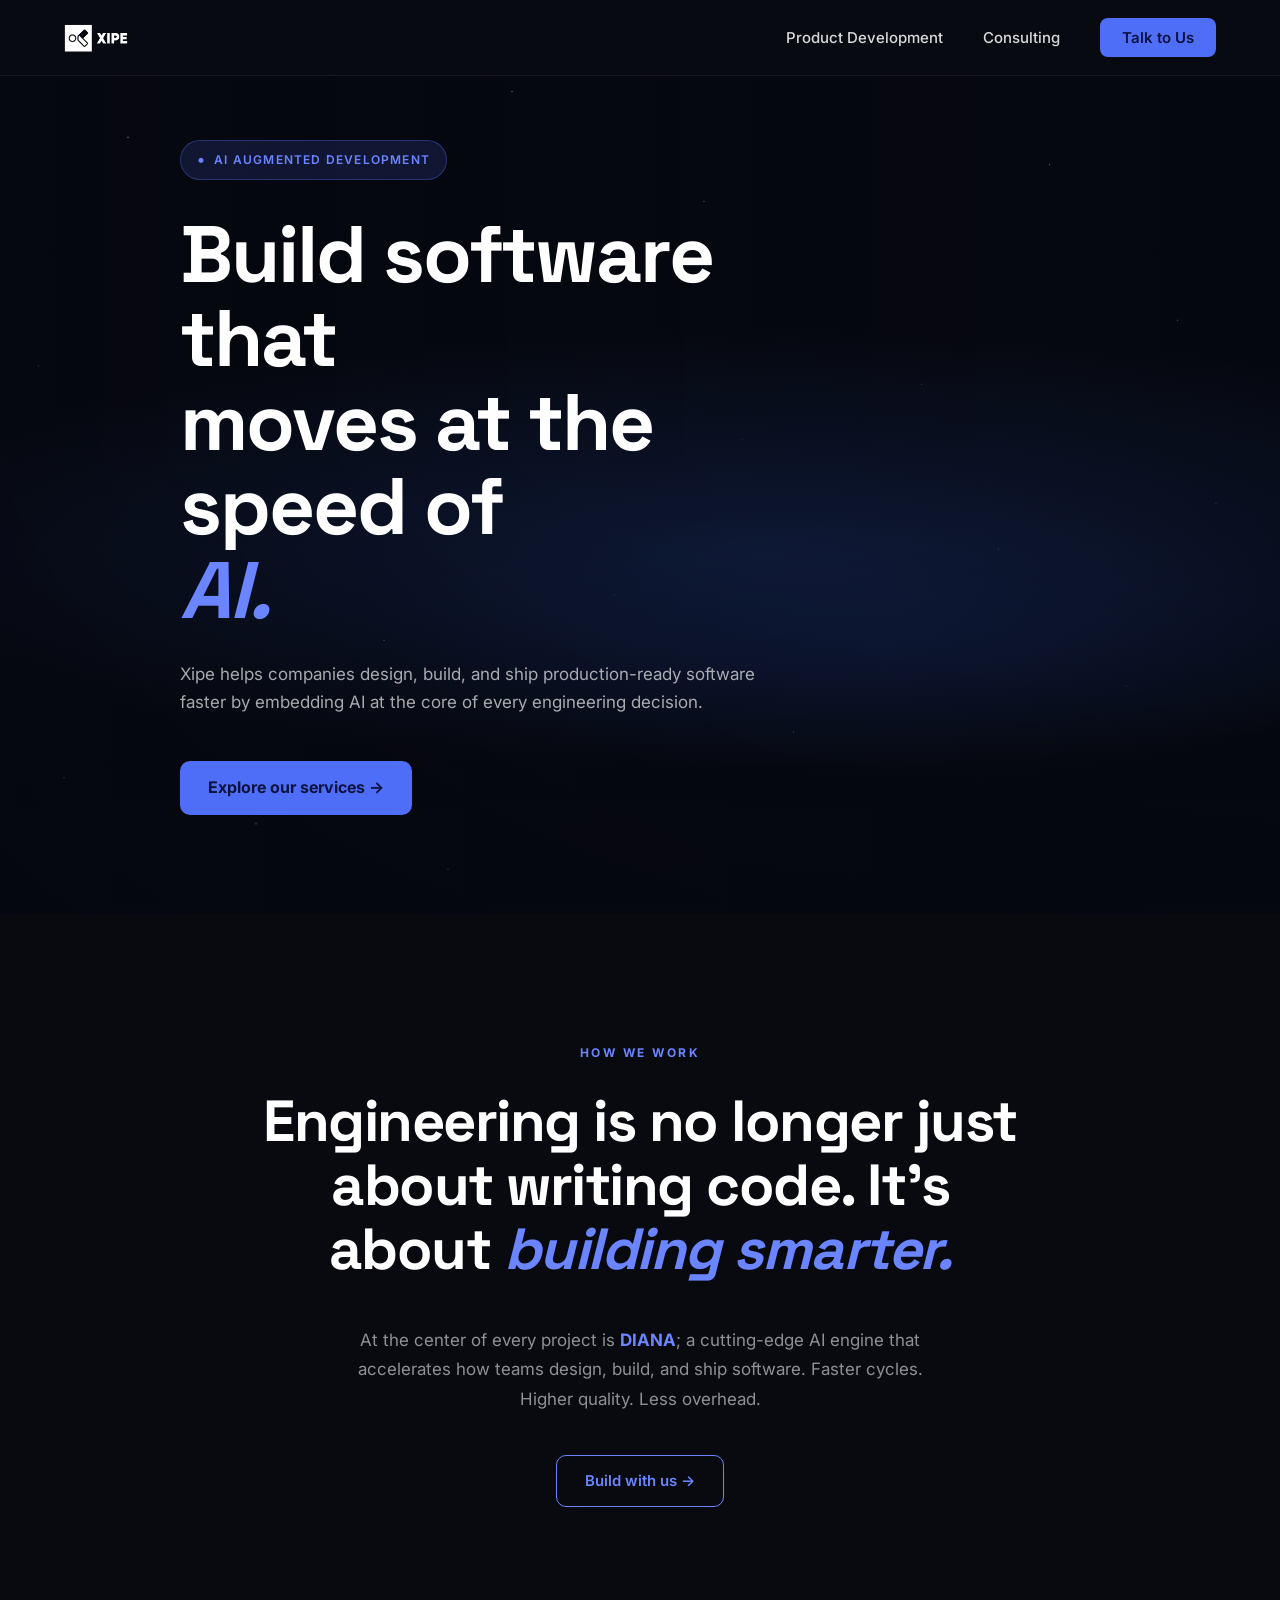
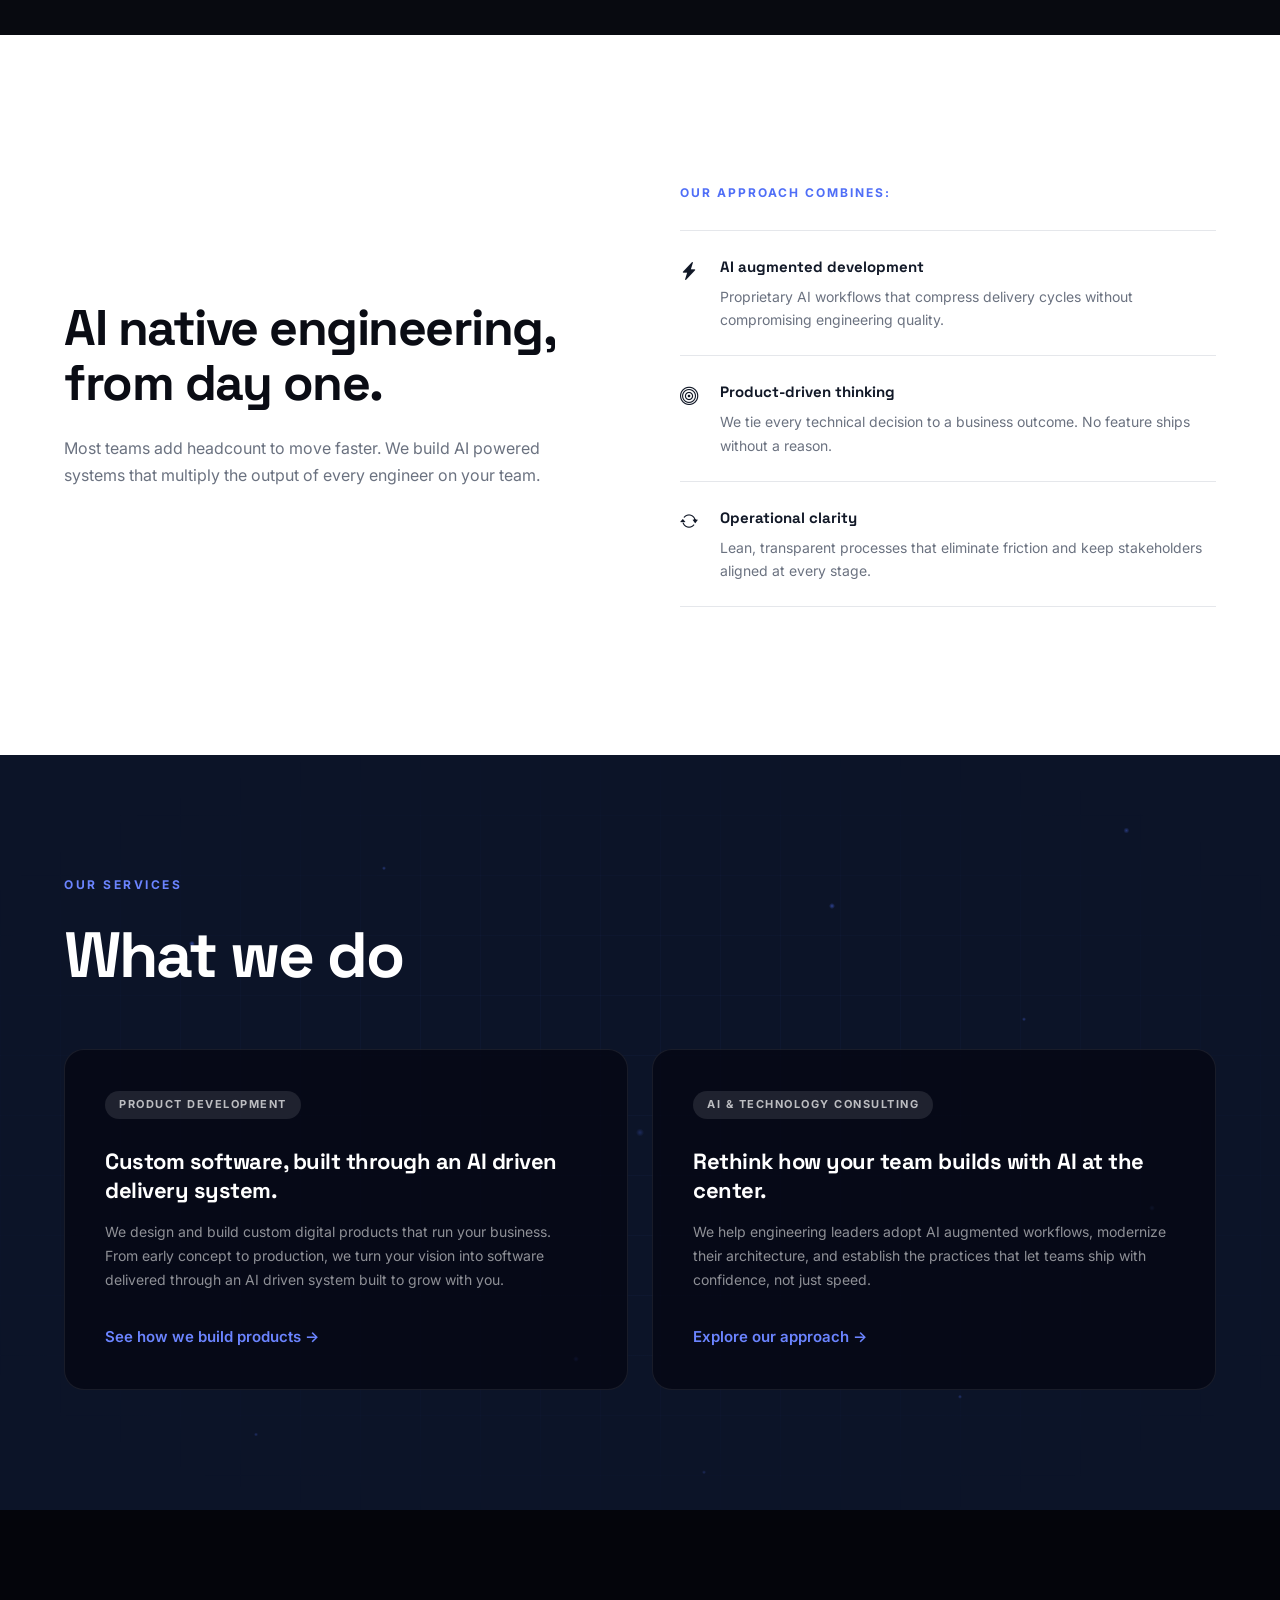
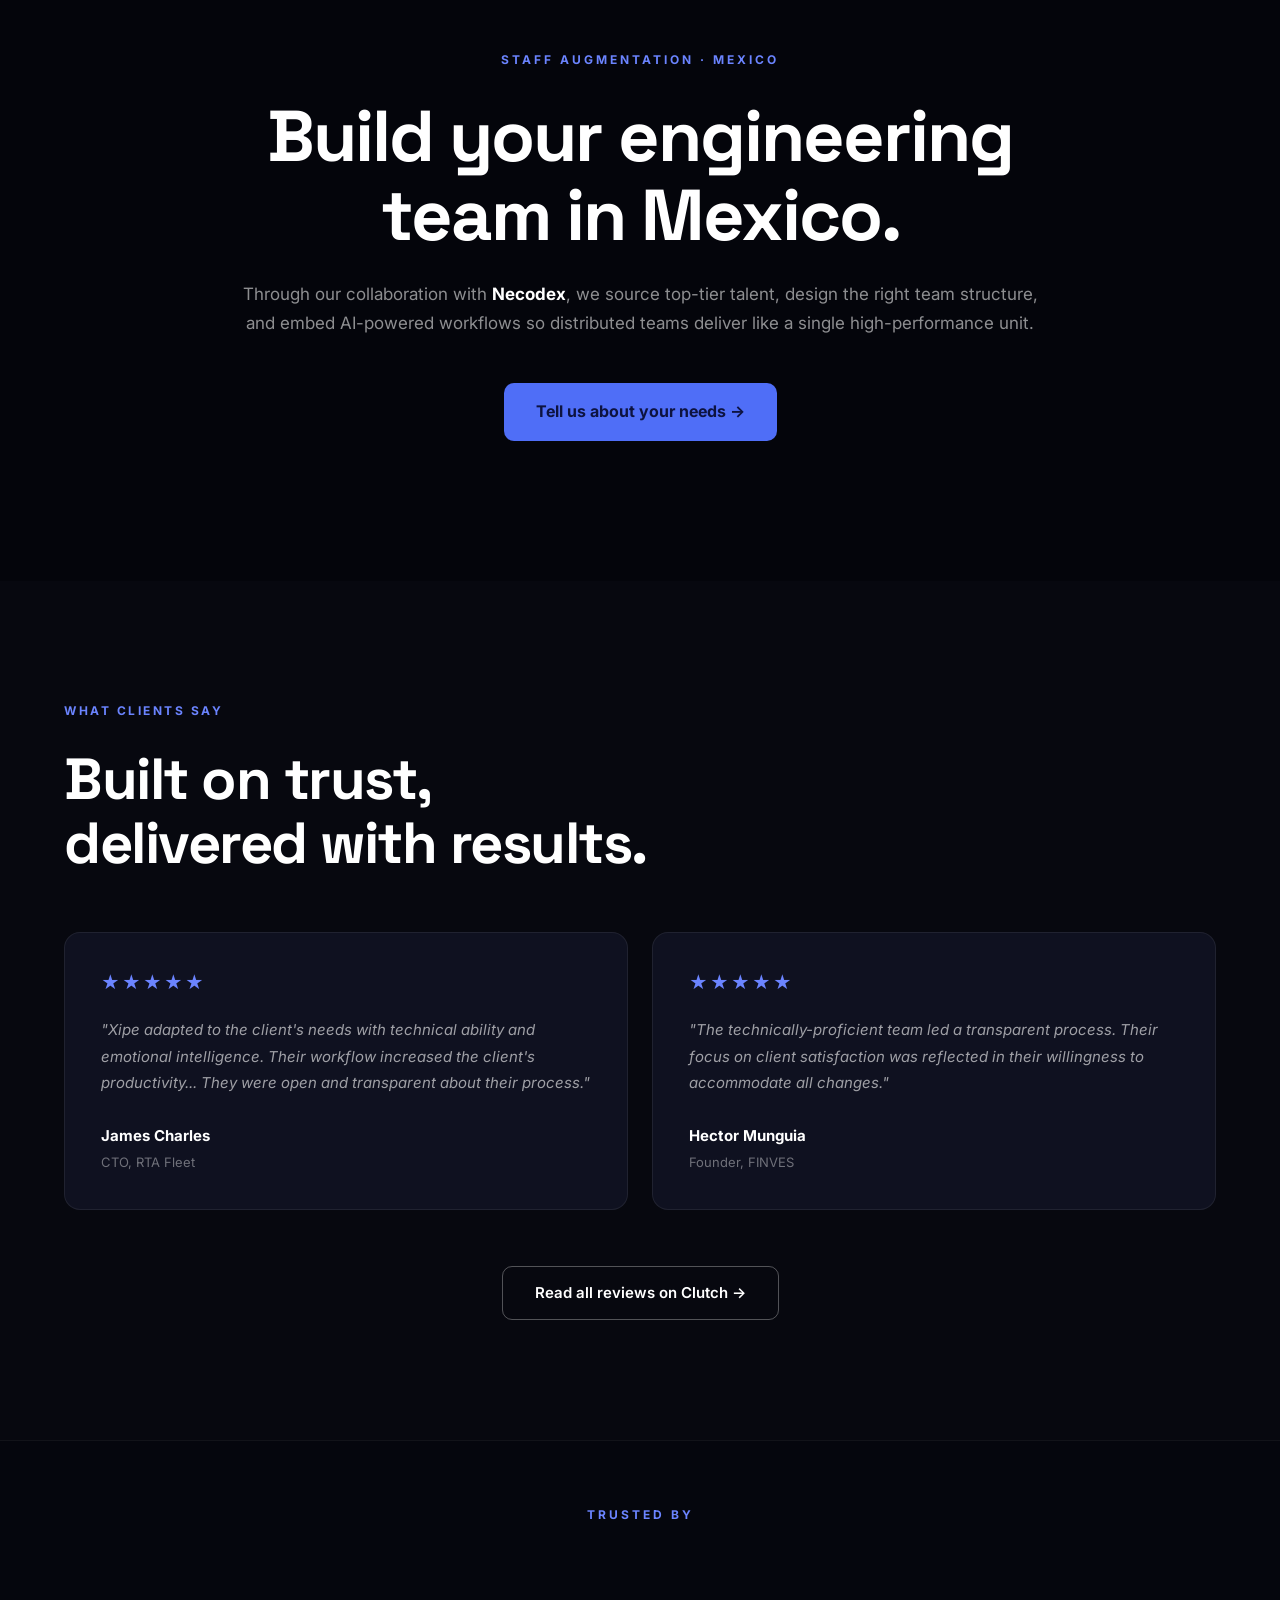
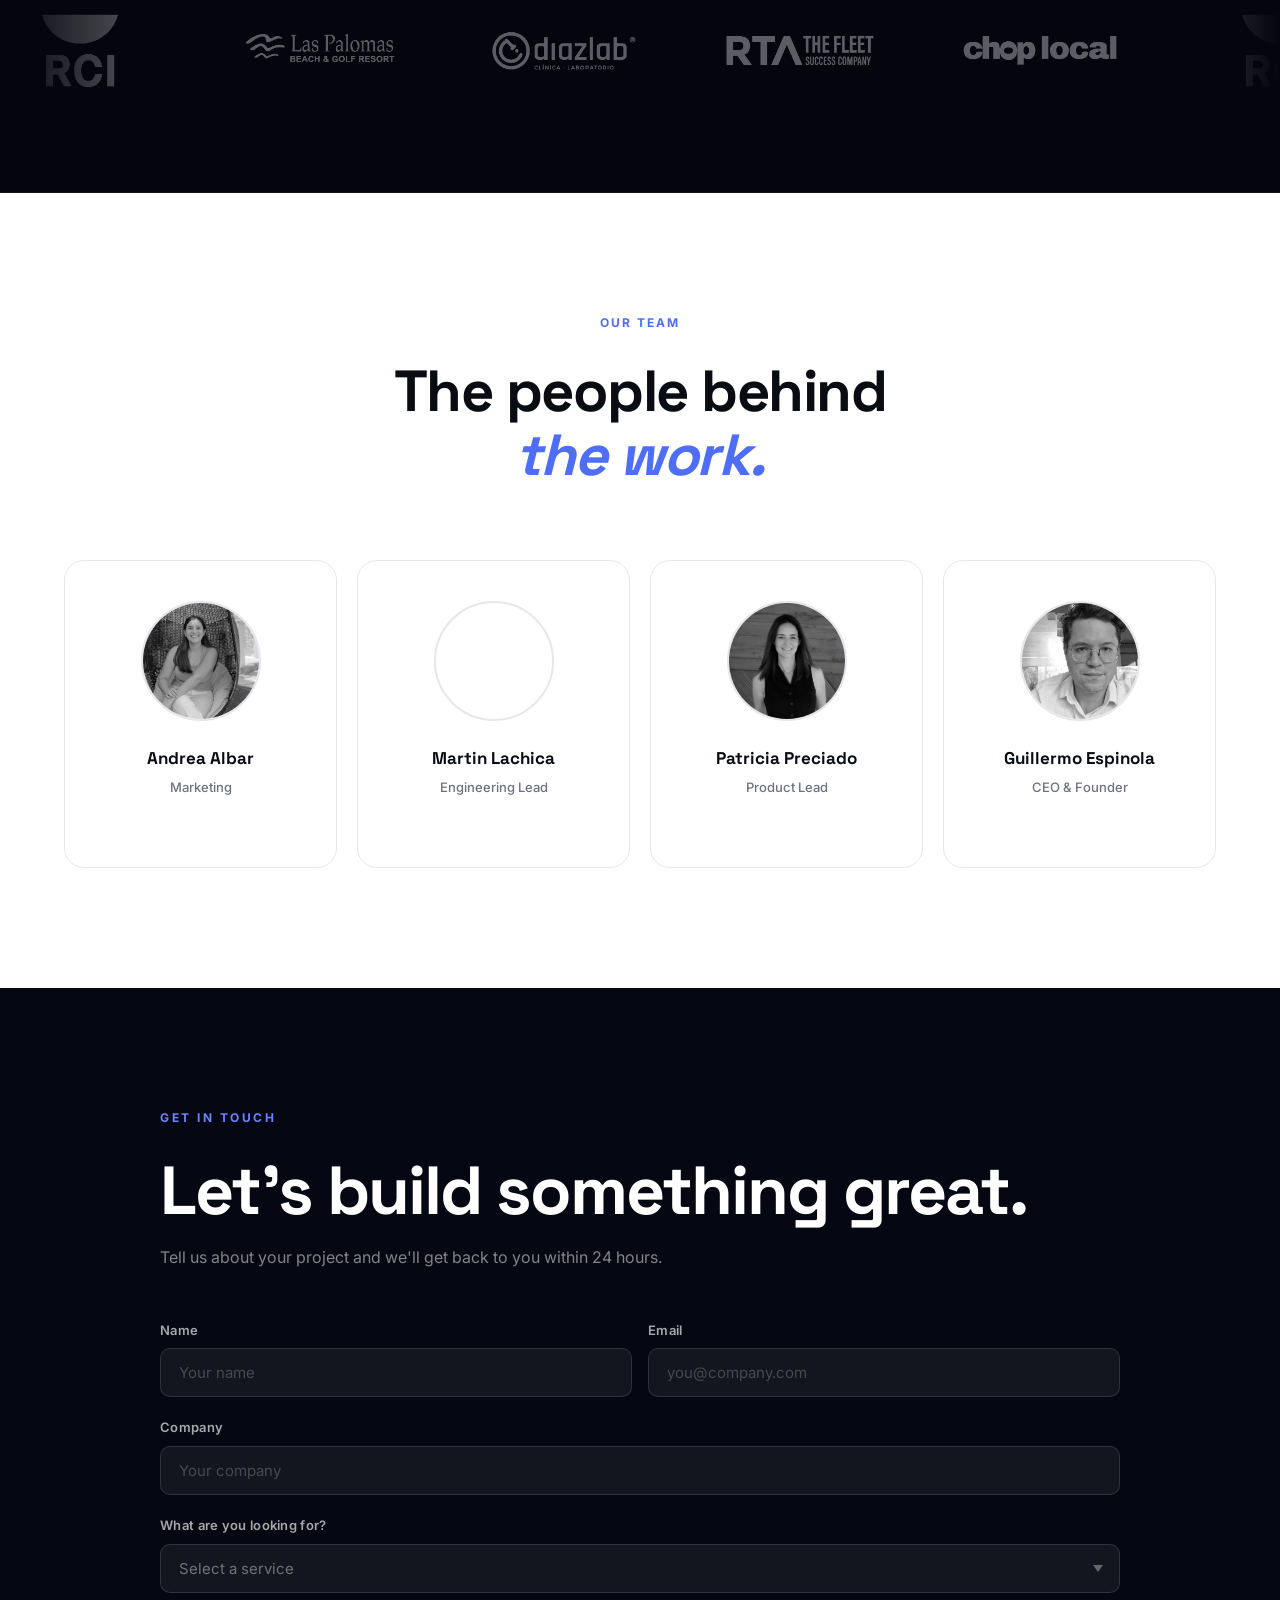
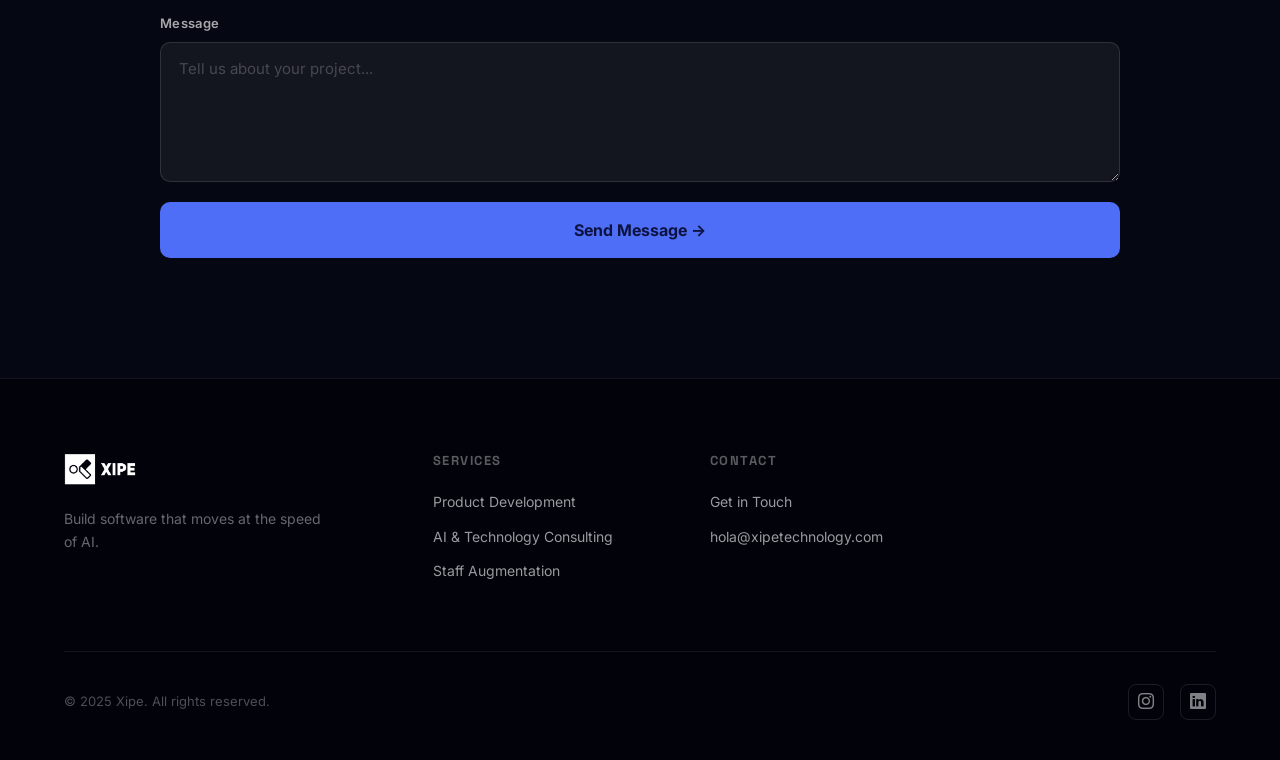
==== commit 89ecb2dc: "Pagina Product Development" ====
--- a/index.html
+++ b/index.html
@@ -59,15 +59,11 @@
     .nav-logo {
       display: flex;
       align-items: center;
-      gap: 10px;
-      font-weight: 700;
-      font-size: 18px;
-      letter-spacing: -0.3px;
-    }
-
-    .nav-logo svg {
-      width: 32px;
+    }
+
+    .nav-logo img {
       height: 32px;
+      width: auto;
     }
 
     .nav-links {
@@ -129,7 +125,7 @@
       background-size: cover;
       background-position: center center;
       background-attachment: fixed;
-      opacity: 0.55;
+      opacity: 0.25;
       z-index: 0;
     }
 
@@ -1027,6 +1023,98 @@
       transform: translateY(-2px);
     }
 
+    /* ─── FOOTER ─── */
+    footer {
+      background: #02030a;
+      border-top: 1px solid rgba(255,255,255,0.07);
+      padding: 72px 64px 40px;
+    }
+
+    .footer-inner {
+      max-width: 1200px;
+      margin: 0 auto;
+    }
+
+    .footer-top {
+      display: grid;
+      grid-template-columns: 1.4fr 1fr 1fr 1fr;
+      gap: 48px;
+      padding-bottom: 56px;
+      border-bottom: 1px solid rgba(255,255,255,0.07);
+    }
+
+    .footer-logo {
+      height: 36px;
+      width: auto;
+      margin-bottom: 20px;
+      display: block;
+    }
+
+    .footer-tagline {
+      font-size: 14px;
+      color: rgba(255,255,255,0.4);
+      line-height: 1.7;
+      max-width: 260px;
+    }
+
+    .footer-col h4 {
+      font-family: 'Space Grotesk', sans-serif;
+      font-size: 13px;
+      font-weight: 700;
+      letter-spacing: 1.5px;
+      text-transform: uppercase;
+      color: rgba(255,255,255,0.35);
+      margin-bottom: 20px;
+    }
+
+    .footer-col a {
+      display: block;
+      font-size: 14px;
+      color: rgba(255,255,255,0.6);
+      margin-bottom: 12px;
+      transition: color 0.2s;
+    }
+
+    .footer-col a:hover {
+      color: var(--white);
+    }
+
+    .footer-bottom {
+      display: flex;
+      align-items: center;
+      justify-content: space-between;
+      padding-top: 32px;
+    }
+
+    .footer-copy {
+      font-size: 13px;
+      color: rgba(255,255,255,0.3);
+    }
+
+    .footer-socials {
+      display: flex;
+      gap: 16px;
+    }
+
+    .footer-socials a {
+      display: flex;
+      align-items: center;
+      justify-content: center;
+      width: 36px;
+      height: 36px;
+      border-radius: 8px;
+      border: 1px solid rgba(255,255,255,0.1);
+      color: rgba(255,255,255,0.5);
+      font-size: 16px;
+      transition: border-color 0.2s, color 0.2s, background 0.2s;
+    }
+
+    .footer-socials a:hover {
+      border-color: rgba(107,132,255,0.5);
+      color: var(--blue-light);
+      background: rgba(79,110,247,0.08);
+    }
+
     /* ─── RESPONSIVE ─── */
     @media (max-width: 900px) {
       nav { padding: 16px 24px; }
@@ -1040,6 +1128,8 @@
       .team-grid { grid-template-columns: 1fr 1fr; }
       .testimonials-grid { grid-template-columns: 1fr; }
       .form-row { grid-template-columns: 1fr; }
+      .footer-top { grid-template-columns: 1fr 1fr; gap: 32px; }
+      footer { padding: 56px 24px 32px; }
     }
 
     @media (max-width: 600px) {
@@ -1054,18 +1144,13 @@
 
   <!-- NAV -->
   <nav>
-    <div class="nav-logo">
-      <svg viewBox="0 0 32 32" fill="none" xmlns="http://www.w3.org/2000/svg">
-        <rect width="32" height="32" rx="7" fill="white"/>
-        <path d="M8 16L14 10L20 16L14 22L8 16Z" fill="#0a0c14" stroke="#0a0c14" stroke-width="0.5"/>
-        <path d="M16 16L22 10L26 14L20 20L16 16Z" fill="#4f6ef7" stroke="#4f6ef7" stroke-width="0.5"/>
-      </svg>
-      XIPE
-    </div>
+    <a href="index.html" class="nav-logo">
+      <img src="images/LogoXipe.png" alt="Xipe" />
+    </a>
     <div class="nav-links">
-      <a href="#services">Software Development</a>
+      <a href="software-development.html">Product Development</a>
       <a href="#how-we-work">Consulting</a>
-      <button class="btn-primary">Talk to Us</button>
+      <button class="btn-primary" onclick="window.location.href='#contact'">Talk to Us</button>
     </div>
   </nav>
 
@@ -1085,7 +1170,7 @@
       <p class="hero-subtitle">
         Xipe helps companies design, build, and ship production-ready software faster by embedding AI at the core of every engineering decision.
       </p>
-      <a href="#services" class="btn-hero">Build with Us &rarr;</a>
+      <a href="#services" class="btn-hero">Explore our services &rarr;</a>
     </div>
   </section>
 
@@ -1098,7 +1183,7 @@
     <p class="section-body">
       At the center of every project is <strong>DIANA</strong>; a cutting-edge AI engine that accelerates how teams design, build, and ship software. Faster cycles. Higher quality. Less overhead.
     </p>
-    <a href="#ai-native" class="btn-outline">See how we build &rarr;</a>
+    <a href="#contact" class="btn-outline">Build with us &rarr;</a>
   </section>
 
   <!-- AI NATIVE -->
@@ -1153,7 +1238,7 @@
           <span class="service-badge">Product Development</span>
           <h3>Custom software, built through an AI driven delivery system.</h3>
           <p>We design and build custom digital products that run your business. From early concept to production, we turn your vision into software delivered through an AI driven system built to grow with you.</p>
-          <a href="#" class="link-arrow">See how we build products &rarr;</a>
+          <a href="software-development.html" class="link-arrow">See how we build products &rarr;</a>
         </div>
         <div class="service-card">
           <span class="service-badge">AI &amp; Technology Consulting</span>
@@ -1172,7 +1257,7 @@
     <p class="staff-body">
       Through our collaboration with <strong>Necodex</strong>, we source top-tier talent, design the right team structure, and embed AI-powered workflows so distributed teams deliver like a single high-performance unit.
     </p>
-    <a href="#" class="btn-staff">Learn how it works &rarr;</a>
+    <a href="#contact" class="btn-staff">Tell us about your needs &rarr;</a>
   </section>
 
   <!-- TESTIMONIALS -->
@@ -1321,5 +1406,35 @@
     </div>
   </section>
 
+  <!-- FOOTER -->
+  <footer>
+    <div class="footer-inner">
+      <div class="footer-top">
+        <div class="footer-brand">
+          <img src="images/LogoXipe.png" alt="Xipe" class="footer-logo" />
+          <p class="footer-tagline">Build software that moves at the speed of AI.</p>
+        </div>
+        <div class="footer-col">
+          <h4>Services</h4>
+          <a href="#services">Product Development</a>
+          <a href="#services">AI & Technology Consulting</a>
+          <a href="#staff-aug">Staff Augmentation</a>
+        </div>
+        <div class="footer-col">
+          <h4>Contact</h4>
+          <a href="#contact">Get in Touch</a>
+          <a href="mailto:hola@xipetechnology.com">hola@xipetechnology.com</a>
+        </div>
+      </div>
+      <div class="footer-bottom">
+        <p class="footer-copy">© 2025 Xipe. All rights reserved.</p>
+        <div class="footer-socials">
+          <a href="https://www.instagram.com/xipe" target="_blank" rel="noopener" aria-label="Instagram"><i class="bi bi-instagram"></i></a>
+          <a href="https://www.linkedin.com/company/xipe" target="_blank" rel="noopener" aria-label="LinkedIn"><i class="bi bi-linkedin"></i></a>
+        </div>
+      </div>
+    </div>
+  </footer>
+
 </body>
 </html>
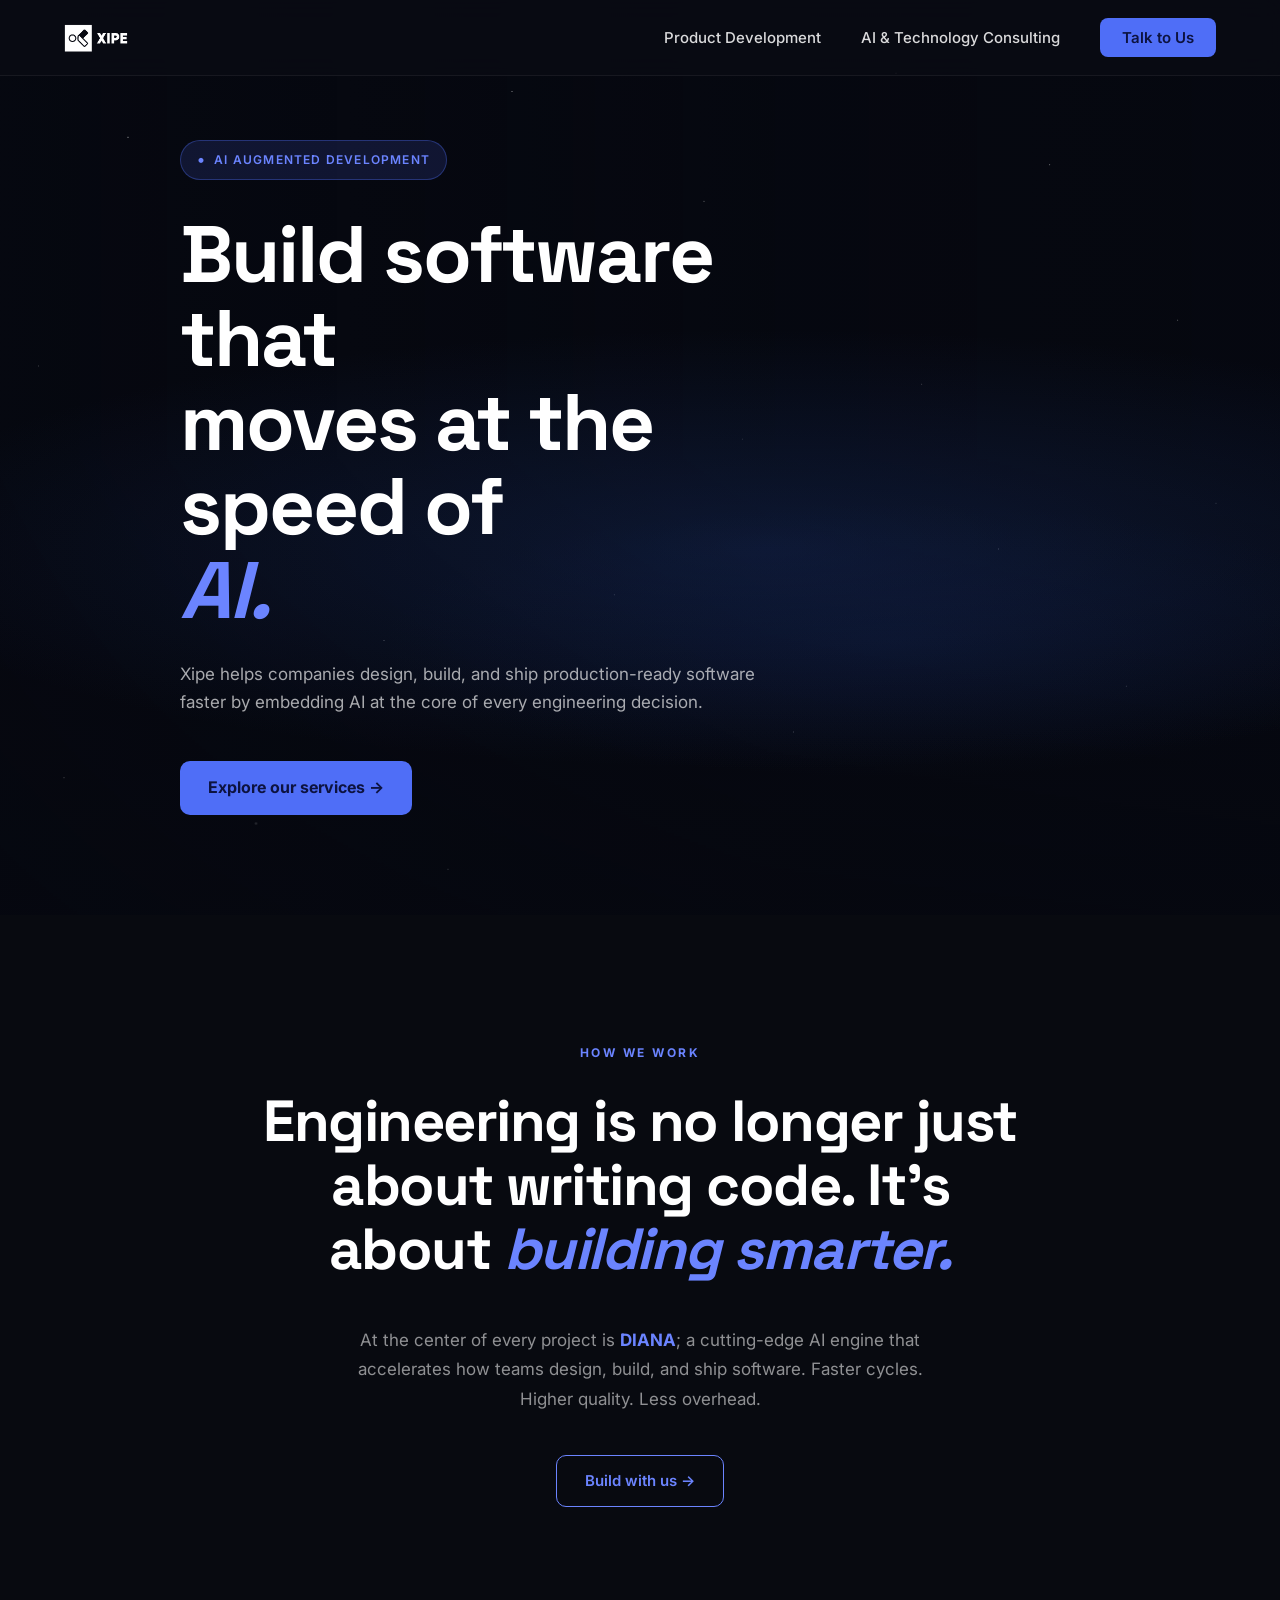
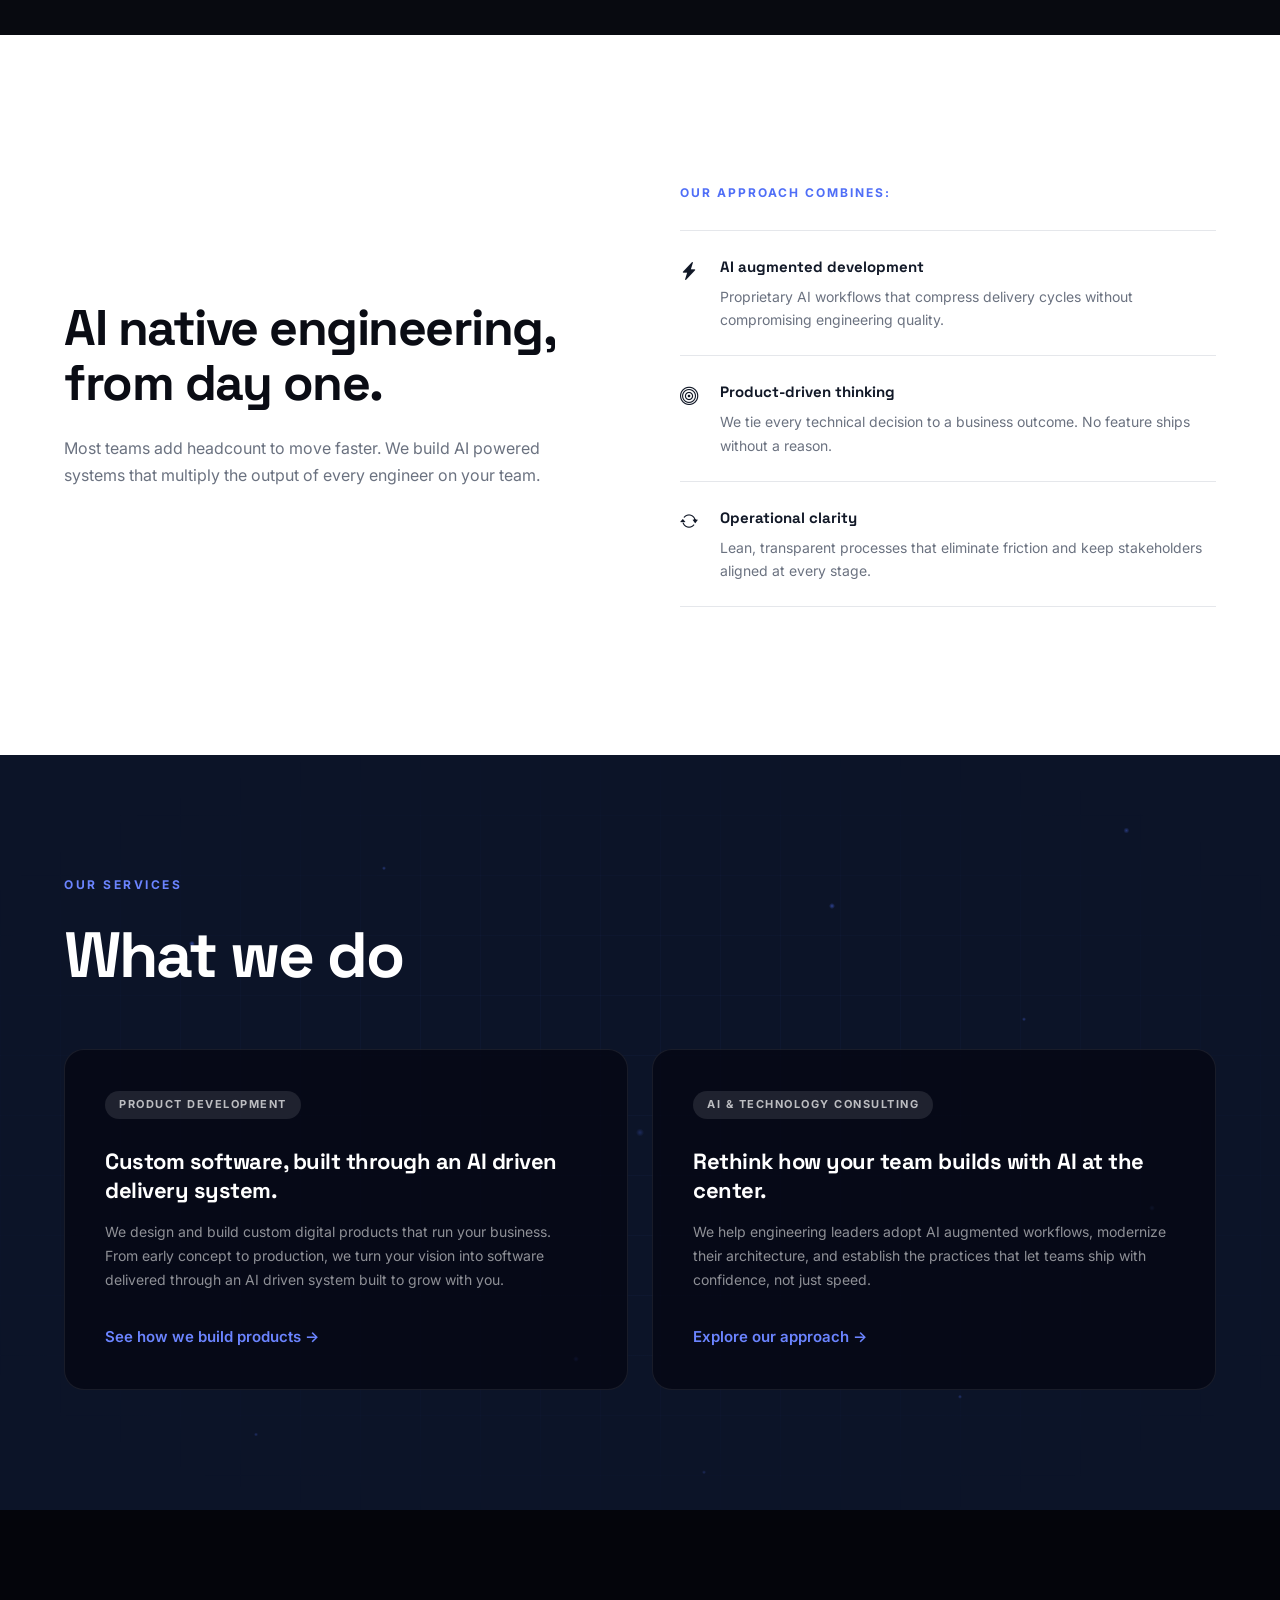
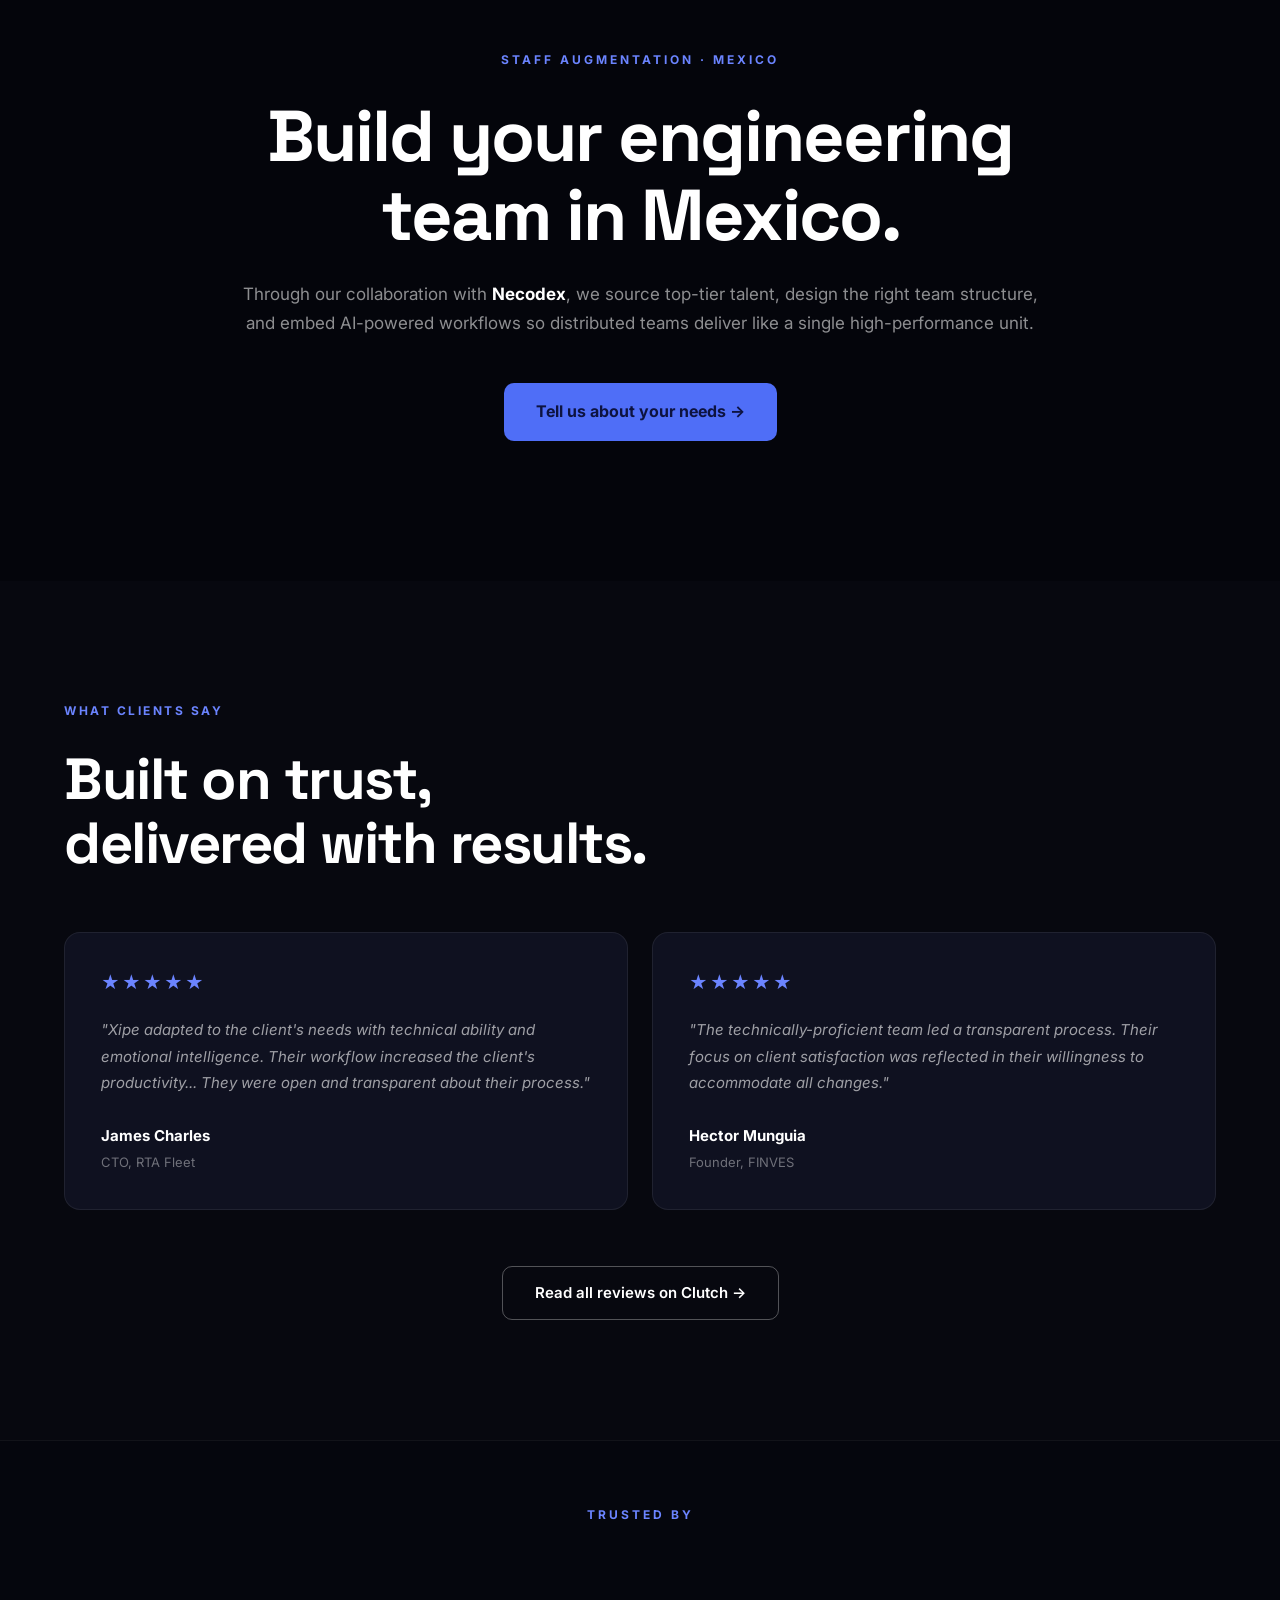
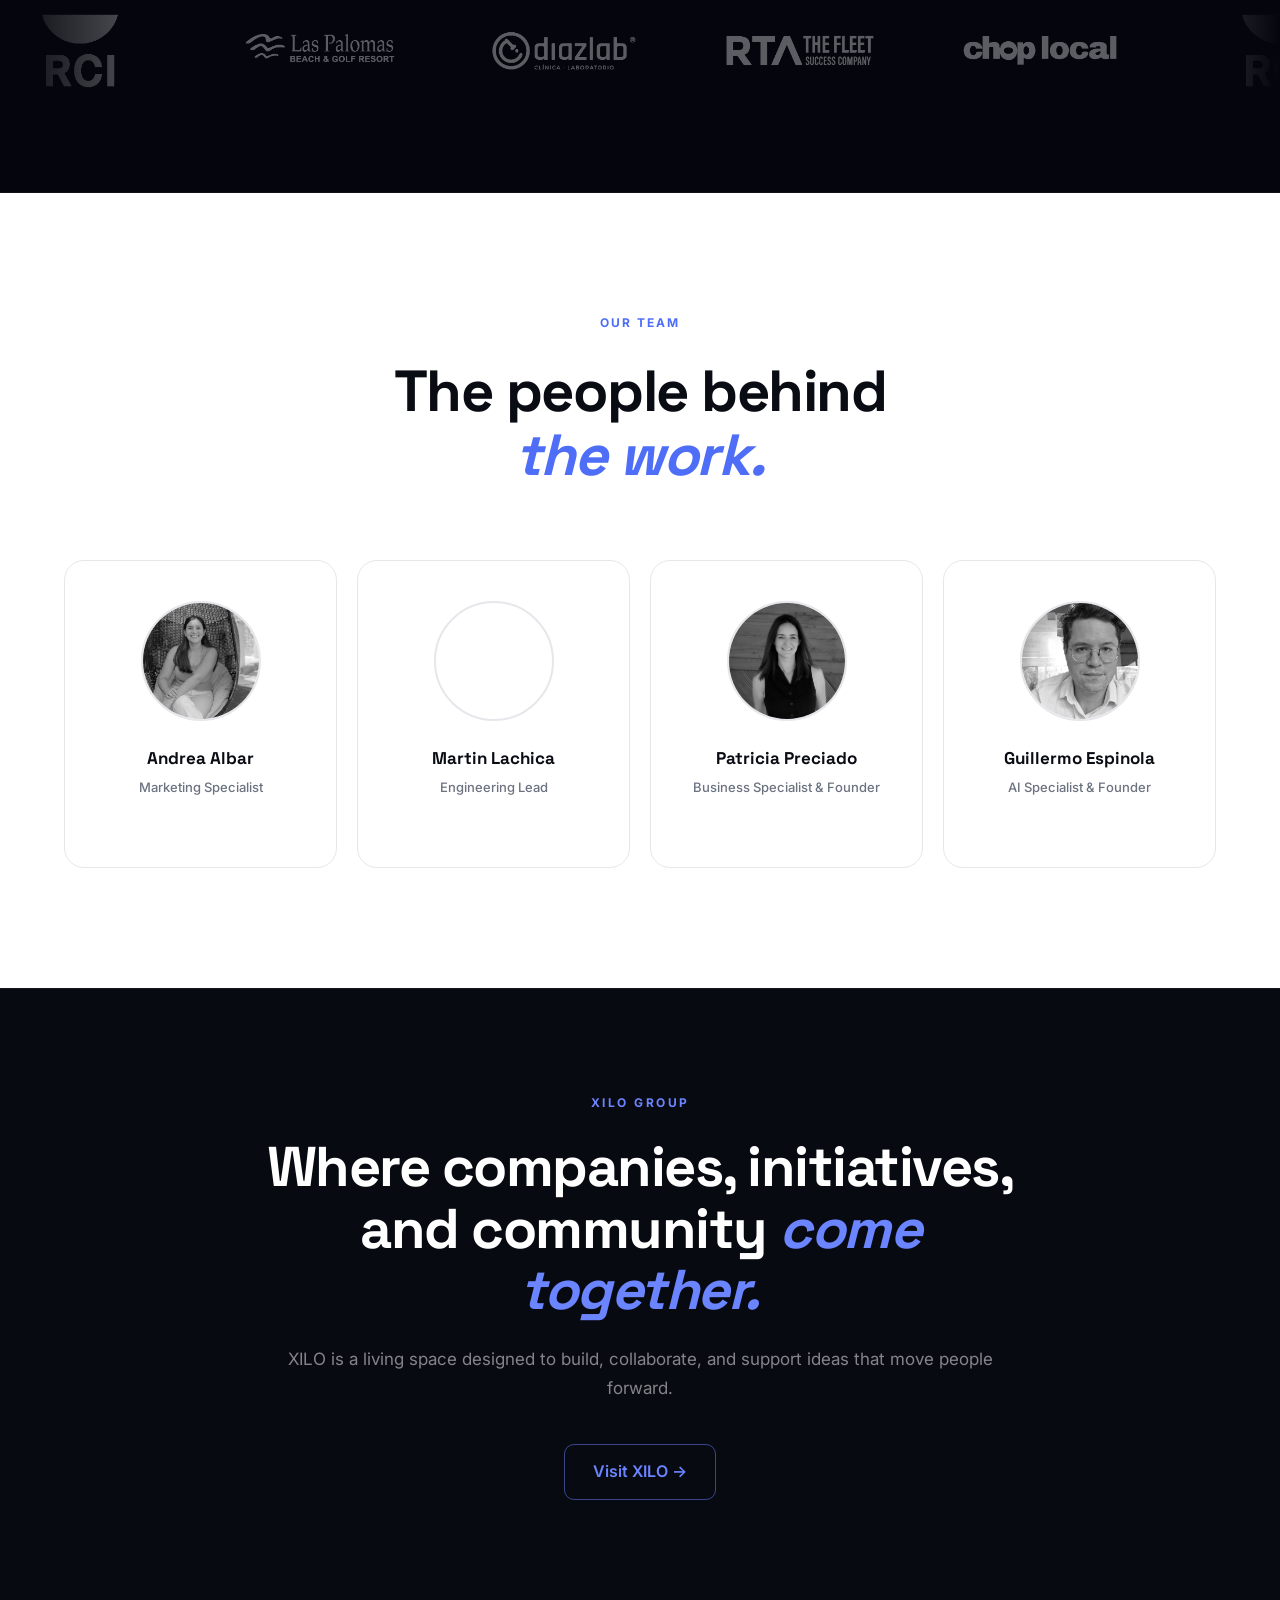
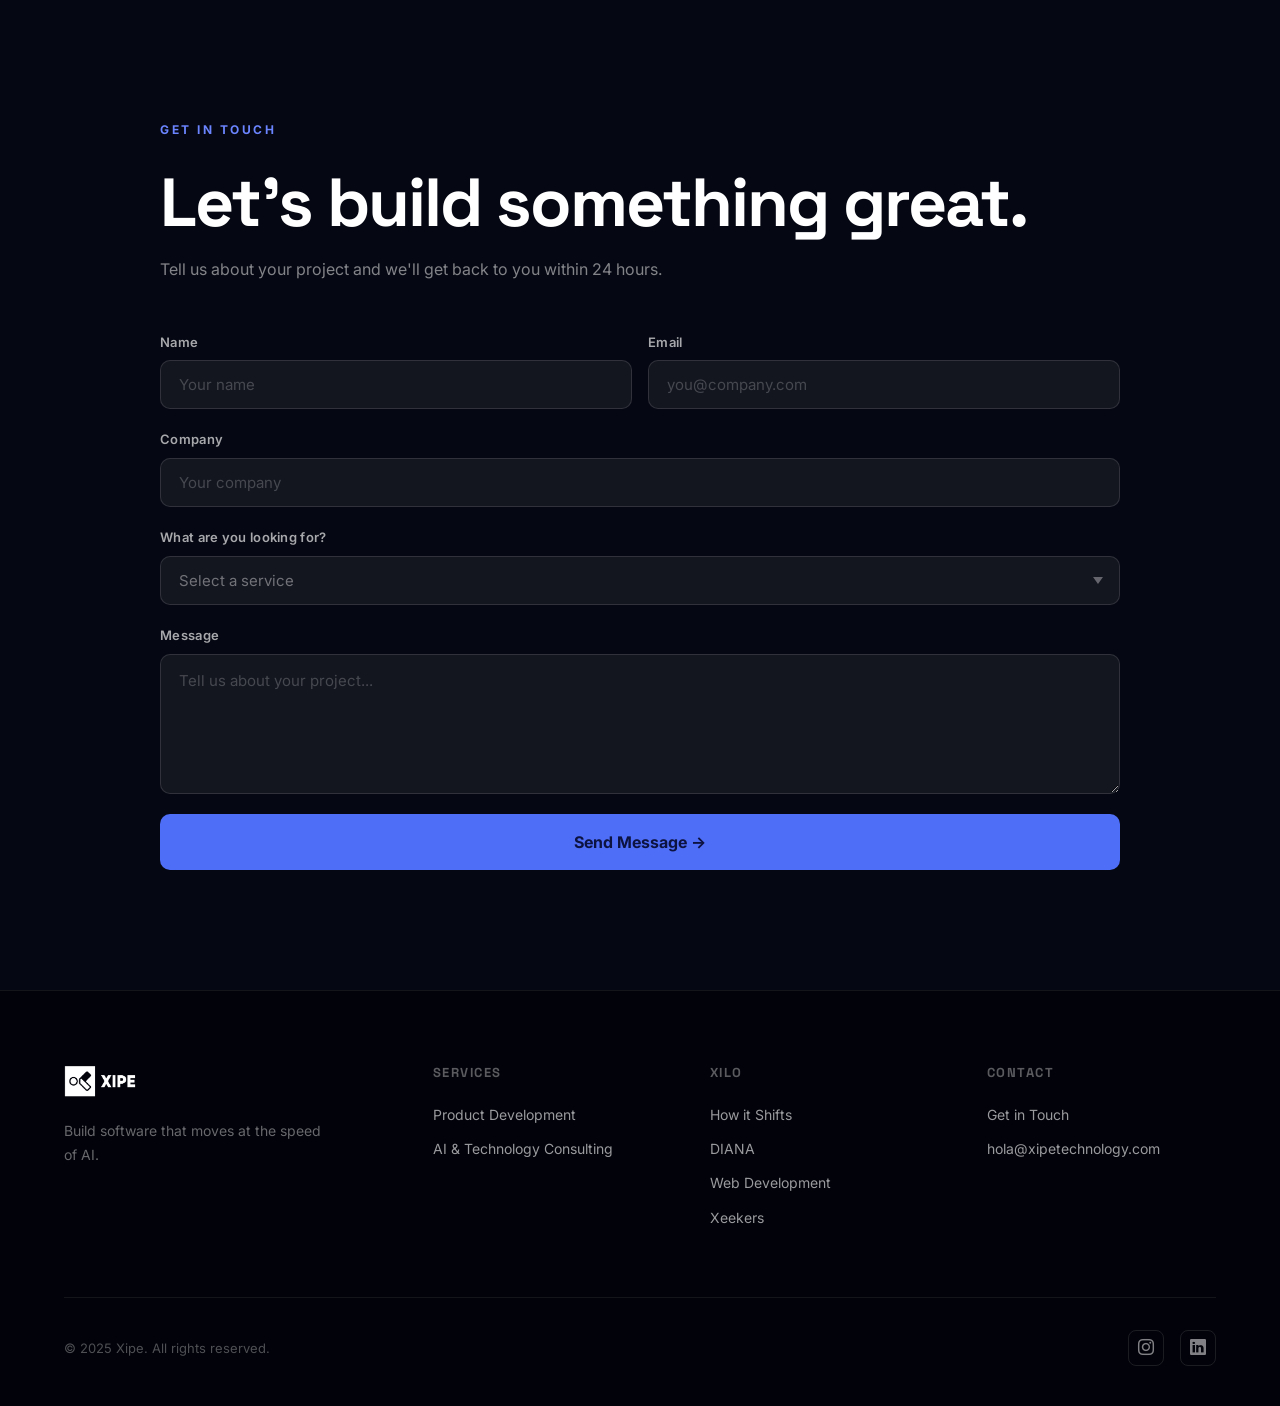
==== commit 8df09301: "Pagina Consulting" ====
--- a/index.html
+++ b/index.html
@@ -879,6 +879,68 @@
       transform: translateY(-2px);
     }
 
+    /* ─── XILO ─── */
+    #xilo {
+      background: #080a12;
+      padding: 100px 64px;
+      text-align: center;
+      border-top: 1px solid rgba(255,255,255,0.05);
+    }
+
+    #xilo .inner {
+      max-width: 760px;
+      margin: 0 auto;
+    }
+
+    .xilo-label {
+      display: inline-block;
+      font-size: 12px;
+      font-weight: 700;
+      letter-spacing: 2.5px;
+      text-transform: uppercase;
+      color: var(--blue-light);
+      margin-bottom: 24px;
+    }
+
+    .xilo-title {
+      font-size: clamp(36px, 5vw, 56px);
+      font-weight: 800;
+      line-height: 1.1;
+      letter-spacing: -1.5px;
+      color: var(--white);
+      margin-bottom: 24px;
+    }
+
+    .xilo-title em {
+      color: var(--blue-light);
+      font-style: italic;
+    }
+
+    .xilo-body {
+      font-size: 17px;
+      color: rgba(255,255,255,0.5);
+      line-height: 1.75;
+      margin-bottom: 40px;
+    }
+
+    .btn-xilo {
+      display: inline-flex;
+      align-items: center;
+      gap: 8px;
+      border: 1px solid rgba(107,132,255,0.5);
+      color: var(--blue-light);
+      border-radius: 10px;
+      padding: 14px 28px;
+      font-size: 16px;
+      font-weight: 600;
+      transition: background 0.2s, border-color 0.2s, transform 0.15s;
+    }
+    .btn-xilo:hover {
+      background: rgba(79,110,247,0.1);
+      border-color: var(--blue-light);
+      transform: translateY(-2px);
+    }
+
     /* ─── CONTACT ─── */
     #contact {
       position: relative;
@@ -1149,7 +1211,7 @@
     </a>
     <div class="nav-links">
       <a href="software-development.html">Product Development</a>
-      <a href="#how-we-work">Consulting</a>
+      <a href="consulting.html">AI & Technology Consulting</a>
       <button class="btn-primary" onclick="window.location.href='#contact'">Talk to Us</button>
     </div>
   </nav>
@@ -1181,7 +1243,7 @@
       Engineering is no longer just about writing code. It's about <em>building smarter.</em>
     </h2>
     <p class="section-body">
-      At the center of every project is <strong>DIANA</strong>; a cutting-edge AI engine that accelerates how teams design, build, and ship software. Faster cycles. Higher quality. Less overhead.
+      At the center of every project is <a href="https://metaprogramming.ai" target="_blank" rel="noopener"><strong>DIANA</strong></a>; a cutting-edge AI engine that accelerates how teams design, build, and ship software. Faster cycles. Higher quality. Less overhead.
     </p>
     <a href="#contact" class="btn-outline">Build with us &rarr;</a>
   </section>
@@ -1244,7 +1306,7 @@
           <span class="service-badge">AI &amp; Technology Consulting</span>
           <h3>Rethink how your team builds with AI at the center.</h3>
           <p>We help engineering leaders adopt AI augmented workflows, modernize their architecture, and establish the practices that let teams ship with confidence, not just speed.</p>
-          <a href="#" class="link-arrow">Explore our approach &rarr;</a>
+          <a href="consulting.html" class="link-arrow">Explore our approach &rarr;</a>
         </div>
       </div>
     </div>
@@ -1282,7 +1344,7 @@
         </div>
       </div>
       <div class="testimonials-cta">
-        <a href="#" class="btn-clutch">Read all reviews on Clutch &rarr;</a>
+        <a href="https://clutch.co/profile/xipe" target="_blank" rel="noopener" class="btn-clutch">Read all reviews on Clutch &rarr;</a>
       </div>
     </div>
   </section>
@@ -1333,7 +1395,7 @@
             <img src="images/team-andrea.jpg" alt="Andrea Albar" />
           </div>
           <div class="team-name">Andrea Albar</div>
-          <div class="team-role">Marketing</div>
+          <div class="team-role">Marketing Specialist</div>
           <span class="team-linkedin"><i class="bi bi-linkedin"></i> LinkedIn</span>
         </a>
         <a href="https://www.linkedin.com/in/martin-lachica-b6048b109/" target="_blank" rel="noopener" class="team-card">
@@ -1349,7 +1411,7 @@
             <img src="images/team-patricia.jpg" alt="Patricia Preciado" />
           </div>
           <div class="team-name">Patricia Preciado</div>
-          <div class="team-role">Product Lead</div>
+          <div class="team-role">Business Specialist & Founder</div>
           <span class="team-linkedin"><i class="bi bi-linkedin"></i> LinkedIn</span>
         </a>
         <a href="https://www.linkedin.com/in/guillermo-espinola/" target="_blank" rel="noopener" class="team-card">
@@ -1357,10 +1419,20 @@
             <img src="images/team-guillermo.png" alt="Guillermo Espinola" />
           </div>
           <div class="team-name">Guillermo Espinola</div>
-          <div class="team-role">CEO & Founder</div>
+          <div class="team-role">AI Specialist & Founder</div>
           <span class="team-linkedin"><i class="bi bi-linkedin"></i> LinkedIn</span>
         </a>
       </div>
+    </div>
+  </section>
+
+  <!-- XILO -->
+  <section id="xilo">
+    <div class="inner">
+      <span class="xilo-label">XILO Group</span>
+      <h2 class="xilo-title">Where companies, initiatives,<br/>and community <em>come together.</em></h2>
+      <p class="xilo-body">XILO is a living space designed to build, collaborate, and support ideas that move people forward.</p>
+      <a href="#" class="btn-xilo">Visit XILO &rarr;</a>
     </div>
   </section>
 
@@ -1418,7 +1490,13 @@
           <h4>Services</h4>
           <a href="#services">Product Development</a>
           <a href="#services">AI & Technology Consulting</a>
-          <a href="#staff-aug">Staff Augmentation</a>
+        </div>
+        <div class="footer-col">
+          <h4>XILO</h4>
+          <a href="https://howitshifts.com/" target="_blank" rel="noopener">How it Shifts</a>
+          <a href="https://metaprogramming.ai" target="_blank" rel="noopener">DIANA</a>
+          <a href="#" target="_blank" rel="noopener">Web Development</a>
+          <a href="#" target="_blank" rel="noopener">Xeekers</a>
         </div>
         <div class="footer-col">
           <h4>Contact</h4>
@@ -1429,8 +1507,8 @@
       <div class="footer-bottom">
         <p class="footer-copy">© 2025 Xipe. All rights reserved.</p>
         <div class="footer-socials">
-          <a href="https://www.instagram.com/xipe" target="_blank" rel="noopener" aria-label="Instagram"><i class="bi bi-instagram"></i></a>
-          <a href="https://www.linkedin.com/company/xipe" target="_blank" rel="noopener" aria-label="LinkedIn"><i class="bi bi-linkedin"></i></a>
+          <a href="https://www.instagram.com/xipe_group/" target="_blank" rel="noopener" aria-label="Instagram"><i class="bi bi-instagram"></i></a>
+          <a href="https://www.linkedin.com/company/xipe-group" target="_blank" rel="noopener" aria-label="LinkedIn"><i class="bi bi-linkedin"></i></a>
         </div>
       </div>
     </div>
